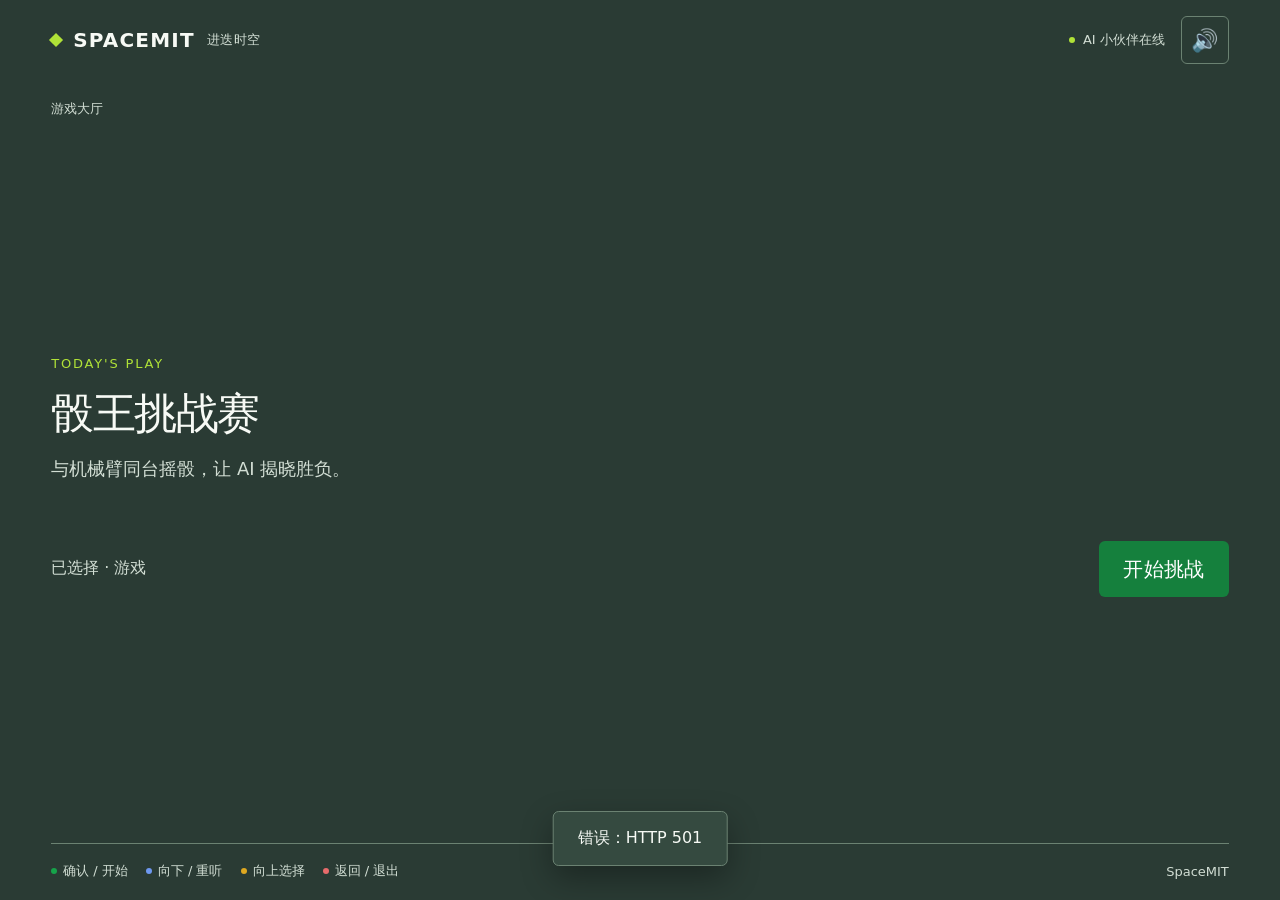
==== game/web/index.html @ 1fe266f7 "feat: add integrated dice game application Signed-off-by: wangjie <jie.wang@spacemit.com>" ====
<!doctype html>
<html lang="zh-CN" data-theme="dark-arena">
<head>
  <meta charset="UTF-8" />
  <meta name="viewport" content="width=device-width, initial-scale=1.0" />
  <meta name="theme-color" content="#2a3b34" />
  <title>骰王挑战赛 · 进迭时空</title>
  <script src="./theme.js"></script>
  <script src="./video-focus.js" defer></script>
  <link rel="stylesheet" href="./styles.css" />
  <link rel="stylesheet" href="./dark-arena.css" />
</head>
<body>
  <div class="app-shell">
    <header class="topbar">
      <div class="brand">
        <img class="brand-logo" src="./assets/spacemit-logo.png" alt="SPACEMIT 进迭时空" />
        <span class="arena-wordmark arena-only"><i aria-hidden="true"></i>SPACEMIT <small>进迭时空</small></span>
      </div>
      <div class="topbar-right">
        <span class="companion-status"><span aria-hidden="true"></span>AI 小伙伴在线</span>
        <button id="audioUnlock" type="button" class="hidden" aria-label="启用语音播放">点击启用声音</button>
        <button class="icon-button" id="soundToggle" type="button" aria-label="切换语音">🔊</button>
      </div>
    </header>

    <div class="experience-shell">
      <aside class="buddy-panel" aria-label="AI 游戏小伙伴">
        <div class="buddy-doodles" aria-hidden="true">
          <span class="doodle-star">✦</span><span class="doodle-heart">♥</span><span class="doodle-die">⚄</span>
        </div>
        <div class="buddy-copy">
          <p>SPACEMIT PLAY LAB · 进迭时空</p>
          <h2>好运装进口袋，<br />一起玩个痛快！</h2>
        </div>
        <div class="buddy-speech">嘿！今天想挑战哪一局？<span>小搭子已经满电待机啦</span></div>
        <svg class="buddy-art" viewBox="0 0 500 430" role="img" aria-label="芯片小伙伴概念角色">
          <defs>
            <linearGradient id="buddyBody" x1="0" y1="0" x2="1" y2="1"><stop stop-color="#e2f89d"/><stop offset="1" stop-color="#b0e237"/></linearGradient>
            <linearGradient id="buddyFace" x1="0" y1="0" x2="0" y2="1"><stop stop-color="#fff"/><stop offset="1" stop-color="#f4fae9"/></linearGradient>
          </defs>
          <ellipse cx="244" cy="389" rx="153" ry="20" fill="#cedfbc" opacity=".5"/>
          <g stroke="#00205c" stroke-width="7" stroke-linecap="round" stroke-linejoin="round">
            <path d="M155 298q-38 14-37 46q19 22 56 6M316 298q43 10 46 41q-18 27-54 11" fill="#b0e237"/>
            <path d="M166 349l-6 30q16 18 47 4l5-35M272 349l5 32q22 18 45-1l-9-40" fill="#fff"/>
            <path d="M366 185q39-20 49-3q8 19-29 50M124 212q-48-32-54-9q-6 25 45 49" fill="#c5eb6f"/>
            <rect x="116" y="113" width="254" height="240" rx="73" fill="url(#buddyBody)"/>
            <path d="M216 112V76q-1-24 24-29" fill="none"/>
            <ellipse cx="251" cy="45" rx="22" ry="16" transform="rotate(-24 251 45)" fill="#b0e237"/>
            <rect x="145" y="156" width="196" height="138" rx="49" fill="url(#buddyFace)" stroke-width="5"/>
            <path d="M184 208q10-13 20 0M282 208q10-13 20 0M226 230q17 23 34 0" fill="none"/>
            <path d="M174 235h16M298 235h16" stroke="#efafb0" stroke-width="11"/>
            <path d="M222 323h43" stroke="#fff" stroke-width="9"/>
          </g>
          <g transform="translate(337 270) rotate(13)">
            <rect width="92" height="92" rx="22" fill="#fff" stroke="#00205c" stroke-width="6"/>
            <g fill="#00205c"><circle cx="27" cy="27" r="7"/><circle cx="65" cy="27" r="7"/><circle cx="46" cy="46" r="7"/><circle cx="27" cy="65" r="7"/><circle cx="65" cy="65" r="7"/></g>
          </g>
        </svg>
        <p class="buddy-label">你的 AI 游戏搭子 <span>SPARK-01</span></p>
        <p class="buddy-note">小提示：绿色出发 · 蓝色再来 · 红色返回</p>
      </aside>

      <main class="stage">
      <nav class="arena-topline arena-only" aria-label="游戏进度">
        <span id="arenaBreadcrumb">游戏大厅</span>
        <span class="arena-steps" id="arenaSteps"><span data-step="0">01 准备</span><span data-step="1">02 对局</span><span data-step="2">03 识别</span><span data-step="3">04 结果</span></span>
      </nav>
      <header class="stage-head">
        <span class="stage-kicker">TODAY'S PLAY</span>
        <h1 class="stage-title" id="phaseTitle">挑个游戏，开玩吧！</h1>
        <p class="stage-copy" id="phaseCopy">选好游戏，再按下绿色按钮，小搭子陪你一起出发。</p>
      </header>

  <!-- 裁决摄像头常驻画面：摇骰过程大画面，裁决和结果进一步放大；
       单一 iframe 用 CSS 按相位切换尺寸，不重载流。 -->
  <div class="vision-pip hidden" id="analysisStreamPanel">
    <div class="analysis-stream-head">
      <span class="analysis-stream-label"><span class="live-dot" aria-hidden="true"></span>实时画面</span>
    </div>
    <!-- Shared player keeps the loading scene visible until a video frame arrives. -->
    <iframe
      id="analysisStream"
      title="实时检测画面"
      src="about:blank"
      allow="autoplay; fullscreen; picture-in-picture"
      allowfullscreen
      loading="eager"
      referrerpolicy="no-referrer"
    ></iframe>
  </div>

      <div class="stage-body" id="stageContent">

        <!-- 待机页（全体游戏之前；select 空闲超时进入，任意按键唤醒） -->
        <section class="view hidden" data-view="standby" aria-label="待机">
          <div class="standby-scene">
            <div class="arena-only challenge-standby">
              <p class="challenge-eyebrow">SPACEMIT · 机械臂互动挑战</p>
              <h2>骰王挑战赛</h2>
              <p class="challenge-intro">与机械臂同台摇骰，让 AI 揭晓胜负。</p>
              <img src="./assets/dice-challenge.svg" width="400" height="280" alt="" />
            </div>
            <div class="standby-orb">
              <span class="standby-ring" aria-hidden="true"></span>
              <span class="standby-ring standby-ring-2" aria-hidden="true"></span>
              <span class="standby-core" aria-hidden="true"></span>
              <!-- 睡意符号贴住 orb 右上角，随它一起浮动 -->
              <div class="standby-zzz" aria-hidden="true"><span>z</span><span>z</span><span>Z</span></div>
            </div>
            <p class="standby-hint">按任意键开始</p>
            <p class="standby-probe" id="standbyProbe"></p>
          </div>
        </section>

        <!-- 选择游戏 -->
        <section class="view" data-view="select">
          <p class="arena-only challenge-intro hall-intro">与机械臂同台摇骰，让 AI 揭晓胜负。</p>
          <div class="game-list" id="gameList" role="listbox" aria-label="游戏列表"></div>
          <div class="hall-action">
            <span class="arena-only selected-caption" id="arenaSelected" aria-live="polite"></span>
            <button class="btn-circle btn-green" id="startGame" type="button">开玩！</button>
          </div>
        </section>

        <!-- 游戏规则 -->
        <section class="view hidden" data-view="rules">
          <div class="rules-list">
            <div class="rules-item"><span>01</span><div><strong>摆好骰盅</strong><p>把双方骰盅放进指定区域，准备好就按绿色按钮。</p></div></div>
            <div class="rules-item"><span>02</span><div><strong>一起摇起来</strong><p>跟着倒计时，与机械臂同时开摇、同时停下。</p></div></div>
            <div class="rules-item"><span>03</span><div><strong>揭晓好运</strong><p>开盖后别碰骰子，交给视觉侦探数点数、判胜负。</p></div></div>
          </div>
          <div class="view-actions">
            <button class="btn-circle btn-red" id="backFromRules" type="button">返回</button>
            <button class="btn-circle btn-blue" id="repeatRules" type="button" aria-keyshortcuts="ArrowDown">再讲一遍</button>
            <button class="btn-circle btn-green" id="confirmRules" type="button" aria-keyshortcuts="Enter">懂啦，出发</button>
          </div>
        </section>

        <!-- 机械臂归位（离开结果页时先回初始姿态） -->
        <section class="view hidden" data-view="rehome" aria-label="机械臂归位中">
          <h2 class="view-title">机械臂回起点啦</h2>
          <div class="arm-progress hidden" id="armRehomeRow" aria-live="polite">
            <span class="arm-robot" aria-hidden="true">🦾</span>
            <span id="armRehomeText">机械臂准备中</span>
            <span class="arm-phase-step" id="armRehomeStep"></span>
          </div>
        </section>

        <!-- 准备 -->
        <section class="view hidden" data-view="ready">
          <h2 class="view-title">握好骰盅，好运要出发啦！</h2>
          <p class="stage-copy" id="readyButtonHint"></p>
          <div class="view-actions">
            <button class="btn-circle btn-red" id="readyBack" type="button">返回</button>
            <button class="btn-circle btn-green" id="startShake" type="button">摇起来！</button>
          </div>
        </section>

        <!-- 开局过场：机械臂抓取期间的大字动画 -->
        <section class="view hidden" data-view="game_start">
          <div class="game-start-text" id="gameStartText">游戏开始！</div>
          <div class="arm-progress hidden" id="armGameStartRow" aria-live="polite">
            <span class="arm-robot" aria-hidden="true">🦾</span>
            <span id="armGameStartText">机械臂准备中</span>
            <span class="arm-phase-step" id="armGameStartStep"></span>
          </div>
        </section>

        <!-- 倒计时（摇骰三二一；下方并行显示机械臂抓取进度） -->
        <section class="view hidden" data-view="countdown">
          <div class="countdown-number" id="countdownNumber">3</div>
          <div class="arm-progress" id="armCountdownRow" aria-live="polite">
            <span class="arm-robot" aria-hidden="true">🦾</span>
            <span id="armCountdownText">机械臂准备中</span>
            <span class="arm-phase-step" id="armCountdownStep"></span>
          </div>
        </section>

        <!-- 摇骰（机械臂进度行；摇完喊停的 stop_call 复用本视图） -->
        <section class="view hidden" data-view="shaking">
          <div class="shake-cup" id="shakeCup" aria-hidden="true"></div>
          <h2 class="view-title" id="shakingTitle">摇起来！</h2>
          <div class="arm-progress hidden" id="armShakingRow" aria-live="polite">
            <span class="arm-robot" aria-hidden="true">🦾</span>
            <span id="armShakingText">机械臂准备中</span>
            <span class="arm-phase-step" id="armShakingStep"></span>
          </div>
        </section>

        <!-- 机械臂未完成（重试 / 退出） -->
        <section class="view hidden" data-view="arm_failed">
          <h2 class="view-title">机械臂刚刚卡了一下</h2>
          <p class="analysis-status" id="armFailedStatus">没关系！可以让它再试一次。</p>
          <div class="view-actions">
            <button class="btn-pill btn-red" id="armBack" type="button">退出本局</button>
            <button class="btn-circle btn-blue" id="armRetry" type="button" aria-keyshortcuts="ArrowDown">机械臂重试</button>
          </div>
        </section>

        <!-- 猜拳出拳（rps）：听口令，念到「布」同时亮出手势 -->
        <section class="view hidden" data-view="play">
          <div class="rps-throw" aria-hidden="true">✊ ✌ 🖐</div>
          <h2 class="view-title">石头 · 剪刀 · 布</h2>
        </section>

        <!-- 分析 -->
        <section class="view hidden" data-view="analysis">
          <div class="analysis-spinner" aria-hidden="true"></div>
          <h2 class="view-title" id="analysisTitle">点数侦探正在认真数</h2>
          <div class="analysis-steps">
            <div class="analysis-step active" id="stepCapture"><span>✓</span><div><strong>看清骰子</strong></div></div>
            <div class="analysis-step" id="stepDetect"><span>2</span><div><strong>数一数点数</strong></div></div>
            <div class="analysis-step" id="stepJudge"><span>3</span><div><strong>揭晓胜负</strong></div></div>
          </div>
          <p class="analysis-status" id="analysisStatus">正在请求 K3 YOLOv8 推理进程…</p>
          <div class="view-actions analysis-failure-actions hidden" id="analysisFailureActions">
            <button class="btn-pill btn-red" id="analysisBackToGames" type="button">退出游戏，返回列表</button>
            <button class="btn-circle btn-blue" id="analysisRetry" type="button" aria-keyshortcuts="ArrowDown">重新识别<br />再看一次</button>
            <button class="btn-circle btn-green" id="analysisNewRound" type="button">再来一局</button>
          </div>
        </section>

        <!-- 结果 -->
        <section class="view hidden" data-view="result">
          <div class="result-banner" id="resultBanner">
            <span class="result-emoji" id="resultEmoji">🏆</span>
            <div>
              <h2 class="view-title" id="resultTitle">玩家获胜</h2>
              <p class="result-subtitle" id="resultSubtitle">点数总和更高！</p>
            </div>
          </div>
          <div class="scoreboard">
            <div class="score-side player-side" id="playerScoreSide">
              <span class="score-label">玩家</span>
              <div class="score-dice" id="playerDice"></div>
              <strong id="playerScore">24</strong>
            </div>
            <div class="versus">VS</div>
            <div class="score-side agent-side" id="agentScoreSide">
              <span class="score-label">机械臂</span>
              <div class="score-dice" id="agentDice"></div>
              <strong id="agentScore">18</strong>
            </div>
          </div>
          <div class="view-actions">
            <button class="btn-pill btn-red" id="backToGames" type="button">返回游戏列表</button>
            <button class="btn-circle btn-green" id="newRound" type="button">再来一局</button>
          </div>
        </section>

      </div>

      </main>
    </div>

    <footer class="brand-footer">
      <span>✦ 把计算变成一场好玩的冒险</span>
      <span>SpaceMIT · 进迭时空</span>
    </footer>
    <footer class="arena-footer arena-only"><span class="arena-keys"><span><i class="green"></i>确认 / 开始</span><span><i class="blue"></i>向下 / 重听</span><span><i class="yellow"></i>向上选择</span><span><i class="red"></i>返回 / 退出</span></span><span>SpaceMIT</span></footer>

  </div>

  <div class="toast" id="toast" role="status" aria-live="polite"></div>
  <div class="asr-feedback" id="asrFeedback" role="status" aria-live="polite"></div>
  <script type="module" src="./app.js"></script>
</body>
</html>
---- game/web/styles.css ----
@font-face {
  font-family: "LXGW Play";
  src: url("./assets/fonts/LXGWWenKai-UI.woff2") format("woff2");
  font-display: swap;
  font-weight: 500;
  font-style: normal;
}

:root {
  --bg: #f7f9fc;
  --text: #00205c;
  --muted: #718066;
  --muted-2: #536449;
  --line: #dfe8d5;
  --accent: #00205c;
  --accent-soft: #f2f8e4;
  --accent-contrast: #00205c;
  --brand-green: #b0e237;
  --brand-green-dark: #86b51d;
  --brand-blue: #00205c;
  --brand-gray: #666666;
  --win: #719b0b;
  --loss: #dc2626;
  --tie: #d97706;
  --surface: #ffffff;
  --surface-muted: #f0f5e8;
  --shadow: 0 14px 36px rgba(47, 74, 18, .07);
  --shadow-hover: 0 18px 40px rgba(111, 150, 20, .14);
}

* { box-sizing: border-box; }
html, body { margin: 0; min-height: 100%; background: #fcfdf9; color: var(--text); font-family: "Noto Sans CJK SC", "PingFang SC", "Microsoft YaHei", system-ui, sans-serif; }
button { font: inherit; color: inherit; }
button:focus-visible { outline: 3px solid #2b5597; outline-offset: 5px; }

.app-shell { max-width: 1480px; min-height: 100vh; margin: 0 auto; padding: 0 56px 18px; display: flex; flex-direction: column; }

/* 顶部栏 */
.topbar { min-height: 102px; display: flex; align-items: center; justify-content: space-between; border-bottom: 1px solid #edf1e8; }
.brand { display: flex; align-items: center; gap: 22px; }
.brand-logo { display: block; width: 190px; height: 60px; object-fit: contain; }
.brand-divider { width: 1px; height: 28px; background: #dce4d5; }
.brand-name { font-size: 19px; font-weight: 850; letter-spacing: .12em; }
.topbar-right { display: flex; align-items: center; gap: 18px; }
.companion-status { display: inline-flex; align-items: center; gap: 8px; padding: 9px 14px; border-radius: 999px; background: #f2f7e9; color: #68775e; font-size: 13px; }
.companion-status > span { width: 8px; height: 8px; border-radius: 50%; background: var(--brand-green); box-shadow: 0 0 0 4px rgba(176, 226, 55, .18); }
.icon-button { width: 46px; height: 46px; border: 1px solid var(--line); background: var(--surface); color: var(--muted-2); border-radius: 50%; cursor: pointer; font-size: 21px; }

/* 品牌游戏舱：欢迎/规则/准备页由角色陪伴，进入实际对局后舞台自动铺满。 */
.experience-shell { flex: 1; display: grid; grid-template-columns: minmax(360px, .9fr) minmax(640px, 1.1fr); min-height: 0; margin-top: 32px; border: 1px solid var(--line); border-radius: 34px; overflow: hidden; background: var(--surface); box-shadow: var(--shadow); }
.buddy-panel { position: relative; min-height: 690px; padding: 42px 48px 28px; overflow: hidden; display: flex; flex-direction: column; align-items: center; justify-content: center; background: #f0f7df; text-align: center; }
.buddy-panel::before, .buddy-panel::after { content: ''; position: absolute; border: 1px solid #dbe9c4; border-radius: 50%; pointer-events: none; }
.buddy-panel::before { width: 610px; height: 610px; left: -40px; top: 90px; }
.buddy-panel::after { width: 430px; height: 430px; left: 55px; top: 180px; }
.buddy-copy, .buddy-speech, .buddy-art, .buddy-label, .buddy-note { position: relative; z-index: 1; }
.buddy-copy { align-self: stretch; text-align: left; margin-bottom: 10px; }
.buddy-copy p { margin: 0 0 8px; color: #66775a; font-size: 14px; }
.buddy-copy h2 { margin: 0; font-size: clamp(28px, 2.6vw, 40px); line-height: 1.16; letter-spacing: -.03em; }
.buddy-speech { margin-top: 16px; padding: 15px 26px; border-radius: 22px; background: #fff; box-shadow: 0 5px 0 #dceac5; font-size: 18px; font-weight: 800; }
.buddy-speech::after { content: ''; position: absolute; width: 18px; height: 18px; left: calc(50% - 9px); bottom: -8px; transform: rotate(45deg); background: #fff; }
.buddy-speech span { display: block; margin-top: 5px; color: #748369; font-size: 12px; font-weight: 500; }
.buddy-art { width: min(100%, 390px); height: auto; margin-top: -4px; }
.buddy-label { margin: -10px 0 0; font-size: 15px; font-weight: 800; }
.buddy-label span { margin-left: 5px; padding: 3px 8px; border: 1px solid #cadab1; border-radius: 999px; color: #6b7a5d; font-size: 10px; font-weight: 500; }
.buddy-note { margin: 12px 0 0; color: #77856a; font-size: 12px; }

body[data-phase="game_start"] .experience-shell,
body[data-phase="rehome"] .experience-shell,
body[data-phase="countdown"] .experience-shell,
body[data-phase="shaking"] .experience-shell,
body[data-phase="arm_failed"] .experience-shell,
body[data-phase="play"] .experience-shell,
body[data-phase="analysis"] .experience-shell,
body[data-phase="result"] .experience-shell { grid-template-columns: 1fr; }
body[data-phase="game_start"] .buddy-panel,
body[data-phase="rehome"] .buddy-panel,
body[data-phase="countdown"] .buddy-panel,
body[data-phase="shaking"] .buddy-panel,
body[data-phase="arm_failed"] .buddy-panel,
body[data-phase="play"] .buddy-panel,
body[data-phase="analysis"] .buddy-panel,
body[data-phase="result"] .buddy-panel { display: none; }

/* 主舞台 */
.stage { min-width: 0; flex: 1; padding: 28px 44px 24px; display: flex; flex-direction: column; align-items: center; text-align: center; }
.stage-head { margin: 18px 0 28px; }
/* 分析相位：视图自带标题与实时画面面板，外框标题区既重复又占高度。
   板端内容区实测约 940px，留着它会把检测进度文案挤出屏幕（162px 溢出）。 */
body[data-phase="analysis"] .stage-head { display: none; }
/* 分析视图含 16:9 实时画面，是全站最高的一屏：收紧上下留白，让内容在
   940px 高度内收口，不在识别环节给大屏挂上滚动条。画面面板保持原尺寸
   （它是这一屏的主角），压缩的是 spinner 与步骤区的间距。 */
body[data-phase="analysis"] .stage-body { padding-top: 0; padding-bottom: 0; }
body[data-phase="analysis"] .app-shell { padding-bottom: 0; }
body[data-phase="analysis"] .analysis-spinner { margin-bottom: 16px; }
body[data-phase="analysis"] .analysis-steps { margin: 24px 0 18px; }
body[data-phase="analysis"] .analysis-status { margin-bottom: 0; }
.stage-title { margin: 10px 0 9px; font-size: clamp(36px, 4vw, 50px); line-height: 1.08; letter-spacing: -.035em; }
.stage-copy { max-width: 720px; margin: 0 auto; color: var(--muted-2); font-size: 18px; line-height: 1.6; }
.controller-hint { display: inline-flex; align-items: center; gap: 7px; margin: 0 5px; white-space: nowrap; vertical-align: middle; }
.controller-key { display: inline-block; width: 20px; height: 20px; border: 3px solid #fff; border-radius: 50%; box-shadow: 0 2px 7px rgba(16, 24, 40, .22); }
.controller-hint > span:last-child { color: var(--muted-2); font-size: .9em; font-weight: 650; }
.controller-key-green { background: #16a34a; }
.controller-key-red { background: #dc2626; }
.controller-key-blue { background: #2563eb; }
.controller-key-yellow { background: #eab308; }

.stage-body { width: 100%; max-width: 920px; display: grid; flex: 1; place-items: center; padding: 8px 0 30px; }
.view { width: 100%; grid-area: 1 / 1; animation: fadeIn .3s ease both; }
.view-leave { animation: fadeOut .13s ease both; pointer-events: none; }
.hidden { display: none !important; }

.view-title { margin: 0 0 28px; font-size: 44px; line-height: 1.15; letter-spacing: -.02em; }

/* 游戏列表 */
.game-list { display: flex; flex-direction: column; gap: 15px; margin-bottom: 28px; }
.game-option { width: 100%; display: flex; align-items: center; text-align: left; gap: 22px; padding: 24px 26px; background: var(--surface); border: 2px solid var(--line); border-radius: 22px; box-shadow: 0 7px 22px rgba(47, 74, 18, .05); cursor: pointer; transition: .2s; }
.game-option:hover, .game-option.selected { border-color: var(--brand-green); background: #f7fbea; box-shadow: var(--shadow-hover); transform: translateY(-2px); }
.game-icon { width: 68px; height: 68px; border: 2px solid var(--brand-blue); border-radius: 17px; display: grid; place-items: center; font-size: 40px; background: #fff; transform: rotate(-3deg); box-shadow: 3px 4px 0 #dce8ca; }
.game-copy { display: flex; flex-direction: column; gap: 8px; flex: 1; }
.game-copy strong { font-size: 28px; }
.game-copy small { color: var(--muted); font-size: 16px; }
.game-arrow { display: grid; place-items: center; width: 28px; height: 28px; border-radius: 50%; background: var(--brand-green); color: var(--brand-blue); font-size: 18px; font-weight: 900; }

/* 按钮 */
/* 实体按键同色按钮：绿=确认/开始，蓝=向下/重听/重试，红=停止/返回 */
.btn-circle, .btn-pill { display: inline-flex; align-items: center; justify-content: center; border: 0; cursor: pointer; font-weight: 800; color: #fff; transition: .18s; }
.btn-circle { width: 128px; height: 128px; border-radius: 50%; padding: 0 12px; font-size: 24px; line-height: 1.25; text-align: center; }
.btn-pill { border-radius: 999px; padding: 16px 36px; font-size: 22px; }
.btn-circle:hover, .btn-pill:hover { filter: brightness(1.12); transform: translateY(-2px); }
.btn-green { background: #16a34a; background: var(--brand-green); color: var(--brand-blue); box-shadow: 0 7px 0 var(--brand-green-dark), 0 12px 22px rgba(124, 161, 35, .15); }
.btn-red { background: #dc2626; box-shadow: 0 8px 18px rgba(220, 38, 38, .22); }
.btn-blue { background: #2563eb; box-shadow: 0 8px 18px rgba(37, 99, 235, .22); }

/* 机械臂进度行（倒计时页/摇骰页/过场页共用）：🦾 + 当前阶段 + n/10 计数 */
.arm-progress { display: flex; align-items: center; justify-content: center; gap: 12px; margin-top: 18px; padding: 10px 22px; border: 1px solid var(--line); border-radius: 999px; background: var(--surface); box-shadow: var(--shadow); color: var(--muted); font-size: 20px; }
.arm-robot { font-size: 24px; }
.arm-phase-step { color: var(--accent); font-weight: 700; font-variant-numeric: tabular-nums; }

/* 开局过场：大字弹入 + 轻微脉动，倒计时/语音开始前机械臂完成抓取 */
.game-start-text { font-size: 120px; font-weight: 900; letter-spacing: .04em; color: var(--accent); animation: gameStartPop .6s cubic-bezier(.2, 1.4, .4, 1) both, gameStartPulse 1.2s ease-in-out .6s infinite; }
@keyframes gameStartPop { from { opacity: 0; transform: scale(.4); } to { opacity: 1; transform: scale(1); } }
@keyframes gameStartPulse { 0%, 100% { transform: scale(1); } 50% { transform: scale(1.045); } }
@media (prefers-reduced-motion: reduce) {
  .game-start-text { animation: gameStartPop .01s both; }
}


/* 规则 */
.rules-list { display: grid; grid-template-columns: repeat(3, 1fr); gap: 20px; margin-bottom: 40px; text-align: left; }
.rules-item { padding: 25px; border: 1px solid var(--line); border-radius: 20px; background: #fbfcf8; box-shadow: 0 8px 24px rgba(47, 74, 18, .05); }
.rules-item > span { color: #719b0b; font-size: 20px; font-weight: 800; }
.rules-item strong { display: block; margin: 12px 0 8px; font-size: 26px; }
.rules-item p { margin: 0; color: var(--muted-2); font-size: 18px; line-height: 1.55; }
.view-actions { display: flex; justify-content: center; gap: 16px; }

/* 倒计时 */
/* 每个数字各自弹一次：动画时长 0.45s 短于 tick_seconds(0.8s)，下一个数字到来前收尾。
   纯 CSS 动画只在元素首次显示时播放，数字变化时由 renderTick 摘掉/加回 .pop 重放。 */
.countdown-number { font-size: 240px; line-height: .9; font-weight: 900; letter-spacing: -.06em; }
.countdown-number.pop { animation: countPop .45s ease both; }

/* 猜拳出拳页的三个拳形（rps）。结果页记分牌里的单拳复用 .die 的底色与
   尺寸变量， emoji 直接当内容，不进点阵网格。 */
.rps-throw { font-size: 92px; line-height: 1; letter-spacing: .12em; margin-bottom: 18px; }
.rps-gesture { --die-size: 56px; width: var(--die-size); height: var(--die-size); display: grid; place-items: center; font-size: 38px; line-height: 1; border-radius: calc(var(--die-size) * .2); background: #d9e2ec; }

/* 摇骰：舞台（.shake-cup）承载落地阴影；.shake-bounce 负责上下颠并给立方体
   透视；换点数交给 .die-cube 的翻滚。两个动画周期不同（.62s / 1.8s），免得
   机械同步露出破绽。骰子腾空时地面阴影同时缩小变淡，看得出它在"篓里被摇"。 */
.shake-cup { position: relative; display: grid; place-items: center; padding-bottom: 30px; margin-bottom: 20px; }
.shake-cup::after { content: ''; position: absolute; left: 50%; bottom: 8px; width: 96px; height: 18px; margin-left: -48px; border-radius: 50%; background: radial-gradient(ellipse at center, rgba(16, 24, 40, .26) 0%, rgba(16, 24, 40, .11) 46%, rgba(16, 24, 40, 0) 74%); animation: shadowBreathe .62s ease-in-out infinite; }
.shake-bounce { perspective: 760px; animation: shake .62s ease-in-out infinite; }

/* 分析 */
.analysis-spinner { width: 52px; height: 52px; margin: 0 auto 28px; border: 4px solid var(--line); border-top-color: var(--accent); border-radius: 50%; animation: spin 1s linear infinite; }
.vision-pip { position: fixed; top: 104px; left: 50%; right: auto; transform: translateX(-50%); width: 236px; padding: 5px; border: 1px solid var(--line); border-radius: 14px 10px 16px 11px; background: var(--surface); box-shadow: var(--shadow); text-align: left; z-index: 25; transition: top .4s cubic-bezier(.25,.9,.3,1.05), width .4s cubic-bezier(.25,.9,.3,1.05), padding .4s; }
/* 小窗居中正上方（用户 2026-09-24 拍板）——局内各阶段的标题区让出顶部带，
   裁决态本来就隐藏 stage-head 不用让。 */
body[data-phase="rules"] .stage-head,
body[data-phase="ready"] .stage-head,
body[data-phase="rehome"] .stage-head,
body[data-phase="game_start"] .stage-head,
body[data-phase="countdown"] .stage-head,
body[data-phase="shaking"] .stage-head,
body[data-phase="arm_failed"] .stage-head,
body[data-phase="rps-play"] .stage-head,
body[data-phase="result"] .stage-head { padding-top: 138px; }
.vision-pip .analysis-stream-head { display: none; }
body[data-phase="select"] .vision-pip,
body[data-phase="standby"] .vision-pip { display: none; }
.analysis-stream-head { display: flex; align-items: center; justify-content: space-between; gap: 16px; margin: 0 4px 10px; color: var(--muted-2); font-size: 15px; }
.analysis-stream-label { display: inline-flex; align-items: center; gap: 8px; font-weight: 700; letter-spacing: .04em; }
.live-dot { width: 9px; height: 9px; border-radius: 50%; background: var(--loss); box-shadow: 0 0 0 4px rgba(248, 113, 113, .14); animation: livePulse 1.4s ease-in-out infinite; }
#analysisStream { display: block; width: 100%; aspect-ratio: 16 / 9; border: 0; border-radius: 12px; background: #e4e7ec; }
.analysis-steps { display: grid; grid-template-columns: repeat(3, 1fr); gap: 16px; margin: 40px 0 30px; }
.analysis-step { display: flex; align-items: center; justify-content: center; gap: 12px; padding: 20px; border: 1px solid var(--line); border-radius: 14px; background: var(--surface); box-shadow: var(--shadow); opacity: .4; }
.analysis-step.active { opacity: 1; border-color: var(--accent); }
.analysis-step span { display: grid; place-items: center; width: 34px; height: 34px; border-radius: 50%; border: 2px solid #4a4a4a; color: var(--muted-2); font-size: 16px; font-weight: 700; }
.analysis-step.active span { color: var(--brand-blue); background: var(--brand-green); border-color: var(--brand-green); }
.analysis-step.failed { opacity: 1; border-color: var(--loss); }
.analysis-step.failed span { color: #fff; background: var(--loss); border-color: var(--loss); }
.analysis-step strong { font-size: 20px; }
.analysis-status { margin: 0 0 28px; color: var(--muted-2); font-size: 20px; line-height: 1.6; }
.analysis-failure-actions { flex-wrap: wrap; }

/* 结果 */
.result-banner { display: inline-flex; align-items: center; gap: 20px; padding: 22px 34px; border: 2px solid rgba(176, 226, 55, .7); border-radius: 22px; background: rgba(176, 226, 55, .13); }
.result-banner.loss { border-color: rgba(248, 113, 113, .4); background: rgba(248, 113, 113, .08); }
.result-emoji { font-size: 56px; }
.result-banner .view-title { margin: 4px 0 6px; font-size: 40px; }
.result-subtitle { margin: 0; color: var(--muted-2); font-size: 18px; }
.scoreboard { display: grid; grid-template-columns: 1fr auto 1fr; align-items: center; gap: 40px; margin: 36px 0; padding: 32px; border: 1px solid var(--line); border-radius: 24px; background: var(--surface); box-shadow: var(--shadow); }
.score-side { grid-row: 1; text-align: center; }
.score-label { display: block; color: var(--muted); font-size: 18px; letter-spacing: .08em; }
.score-dice { display: flex; justify-content: center; gap: 8px; margin: 20px 0; }
.score-side > strong { display: block; font-size: 84px; line-height: 1; font-weight: 900; letter-spacing: -.04em; }
.versus { grid-column: 2; grid-row: 1; color: var(--muted); font-size: 26px; font-weight: 800; }

/* 骰子点阵：全站唯一的骰子画法，比分板与摇骰页共用同一套点数布局。
   40px（比分板）是"数据字形"，扁平即可；摇骰页那颗 120px 的另有实物画法
   （见下面的 .die-face）——放大后的图标必须换画法，直接缩放会像贴纸。 */
/* 点阵/内边距/点间隙随 --die-size 等比缩放（基准 40px 时逐像素还原旧的
   7px/7px/2px）：主题层把 --die-size 缩到 24px 上下（clamp）时，固定像素
   的内部度量装不下 3×3 点阵（需 39px）会溢出裁切——小屏"骰子不完整"
   的根因（2026-10-12）。摇骰页 .die-face 固定 120px 且自带原值，不受影响。 */
.die { --die-size: 40px; --die-pip: calc(var(--die-size) * .175); --die-pad: calc(var(--die-size) * .175); width: var(--die-size); height: var(--die-size); border-radius: var(--die-radius, calc(var(--die-size) * .2)); background: #d9e2ec; display: grid; grid-template: repeat(3, 1fr) / repeat(3, 1fr); padding: var(--die-pad); gap: calc(var(--die-size) * .05); }
.die span { width: var(--die-pip); height: var(--die-pip); border-radius: 50%; align-self: center; justify-self: center; background: #17293b; opacity: 0; }
.die span.on { opacity: 1; }

/* 摇骰页的主角骰：真·六面立方体（preserve-3d），翻滚时面朝向一变就等于
   换了点数，所以观众看到的是"在翻的骰子"而不是固定一个 5 点。
   每一面都复用 .die 的点阵与尺寸变量。
   两个要点：①六个面按真骰子摆位，对面点数之和为 7（1-6 / 2-5 / 3-4）；
   ②立体感靠**相邻面的明度差**（每面给不同亮度的白），不靠描边——描边会在
   共用棱上叠成双线，圆角会在角上留缺口，两个都会让立方体散成几片卡片。
   所以圆角收到 2px（够软又不露缺口），并且不给 border。 */
.die-cube { position: relative; width: 120px; height: 120px; transform-style: preserve-3d; animation: tumble 1.8s linear infinite; will-change: transform; }
.die-face { --die-size: 120px; --die-pip: 19px; --die-pad: 20px; gap: 2px; --die-radius: 2px; position: absolute; top: 0; left: 0; }
.die-face span { background: radial-gradient(circle at 36% 30%, #3c5878 0%, #17293b 58%, #0b1725 100%); box-shadow: inset 0 2px 3px rgba(0, 0, 0, .5), 0 1px 0 rgba(255, 255, 255, .85); }
/* 固定光源：上面最亮、下面最暗，正面比侧面亮一档。最暗的面压到 #ced9e5
   附近——这样即使某帧正对镜头，也总有侧面的色阶撑住骰子的轮廓。 */
.die-face-1 { transform: translateZ(60px); background: linear-gradient(158deg, #ffffff 0%, #e9eff6 100%); }
.die-face-2 { transform: rotateY(90deg) translateZ(60px); background: linear-gradient(200deg, #f7fafd 0%, #e0e8f1 100%); }
.die-face-3 { transform: rotateX(90deg) translateZ(60px); background: linear-gradient(158deg, #ffffff 0%, #f0f5fa 100%); }
.die-face-4 { transform: rotateX(-90deg) translateZ(60px); background: linear-gradient(158deg, #e5ecf4 0%, #ced9e5 100%); }
.die-face-5 { transform: rotateY(-90deg) translateZ(60px); background: linear-gradient(158deg, #f0f5fa 0%, #d8e1eb 100%); }
.die-face-6 { transform: rotateY(180deg) translateZ(60px); background: linear-gradient(158deg, #f3f7fb 0%, #dde5ee 100%); }

.agent-side .die { background: #ffe6ce; }
.agent-side .die span { background: #733d22; }

/* 底部 */
.brand-footer { display: flex; align-items: center; justify-content: space-between; padding: 19px 3px 0; color: #7a866f; font-size: 12px; }


/* 提示 */
.toast { position: fixed; left: 50%; bottom: 34px; transform: translate(-50%, 20px); padding: 16px 24px; border: 1px solid rgba(5, 150, 105, .35); border-radius: 12px; background: var(--surface); color: #067647; box-shadow: var(--shadow); font-size: 18px; opacity: 0; pointer-events: none; transition: .25s; }
.toast.show { opacity: 1; transform: translate(-50%, 0); }

/* ASR 语音反馈：顶部气泡，按事件结果分级（ok=生效 / wait=播报闸暂缓 / info=未匹配或不受支持） */
.asr-feedback { position: fixed; top: 26px; left: 50%; transform: translate(-50%, -16px); max-width: min(86vw, 680px); padding: 14px 22px; border: 1px solid var(--line); border-radius: 14px; background: var(--surface); color: var(--muted-2); box-shadow: var(--shadow); font-size: 19px; font-weight: 650; opacity: 0; pointer-events: none; transition: .22s; z-index: 30; }
.asr-feedback.show { opacity: 1; transform: translate(-50%, 0); }
.asr-feedback.level-ok { border-color: rgba(22, 163, 74, .45); color: #067647; background: rgba(52, 211, 153, .1); }
.asr-feedback.level-wait { border-color: rgba(217, 119, 6, .5); color: #b54708; background: rgba(255, 214, 130, .16); }
.asr-feedback.level-info { color: var(--muted-2); }

/* 待机页：全体游戏之前的空闲画面（中性品牌元素，不含任何游戏符号） */
/* 待机页把整个标题区让给场景：原先用 visibility 隐藏仍占 147px 版面，
   会把 orb 推离屏幕中心并产生 67px 滚动溢出。 */
body[data-phase="standby"] .stage-head { display: none; }
.standby-scene { position: relative; display: flex; flex-direction: column; align-items: center; justify-content: center; gap: 34px; min-height: 70vh; }
.standby-orb { position: relative; width: 180px; height: 180px; display: grid; place-items: center; }
.standby-core { width: 46px; height: 46px; border-radius: 14px; background: var(--accent); box-shadow: 0 10px 34px rgba(37, 99, 235, .35); animation: standbyBreath 3.6s ease-in-out infinite; }
.standby-ring { position: absolute; inset: 0; border: 2px solid rgba(37, 99, 235, .35); border-radius: 50%; animation: standbyRipple 3.6s ease-out infinite; }
.standby-ring-2 { animation-delay: 1.8s; }
/* 睡意符号挂在 orb 内部，贴其右上角（原先相对 scene 定位，实测飘在 orb 上方 188px） */
.standby-zzz { position: absolute; top: -16px; right: -54px; display: flex; gap: 6px; color: var(--muted); font-weight: 800; }
.standby-zzz span { opacity: 0; animation: standbyZ 5.4s ease-in-out infinite; }
.standby-zzz span:nth-child(2) { animation-delay: 1.2s; font-size: 1.35em; }
.standby-zzz span:nth-child(3) { animation-delay: 2.4s; font-size: 1.75em; }
.standby-hint { margin: 0; color: var(--muted-2); font-size: 20px; animation: standbyHint 3.6s ease-in-out infinite; }
.standby-wake-words { margin: 0; color: var(--muted); font-size: 17px; }
.standby-probe { position: fixed; top: 16px; left: 16px; margin: 0; padding: 8px 14px; border-radius: 10px; background: rgba(29, 41, 57, .82); color: #fff; font-size: 15px; opacity: 0; transition: .2s; pointer-events: none; }
.standby-probe.show { opacity: 1; }

@keyframes standbyBreath { 0%, 100% { transform: scale(1); } 50% { transform: scale(1.14); } }
@keyframes standbyRipple { 0% { transform: scale(.55); opacity: .85; } 100% { transform: scale(1.28); opacity: 0; } }
@keyframes standbyZ { 0%, 100% { transform: translateY(6px); opacity: 0; } 30%, 60% { opacity: .9; } 50% { transform: translateY(-10px); } }
@keyframes standbyHint { 0%, 100% { opacity: .55; } 50% { opacity: 1; } }

@keyframes fadeIn { from { opacity: 0; transform: translateY(10px); } to { opacity: 1; transform: none; } }
@keyframes fadeOut { from { opacity: 1; } to { opacity: 0; } }
@keyframes countPop { from { transform: scale(.6); opacity: 0; } to { transform: scale(1); opacity: 1; } }
@keyframes shake { 0%, 100% { transform: translateY(0) scale(1); } 50% { transform: translateY(-14px) scale(1.015); } }
/* 一圈转满 720°/360°，首尾都是整数圈所以循环无缝；X、Y 轴转速不同，
   每个相位朝向的面都不一样，看起来就是在翻 */
@keyframes tumble { 0% { transform: rotateX(0deg) rotateY(0deg) rotateZ(0deg); } 25% { transform: rotateX(200deg) rotateY(80deg) rotateZ(12deg); } 50% { transform: rotateX(375deg) rotateY(195deg) rotateZ(-8deg); } 75% { transform: rotateX(545deg) rotateY(280deg) rotateZ(10deg); } 100% { transform: rotateX(720deg) rotateY(360deg) rotateZ(0deg); } }
@keyframes shadowBreathe { 0%, 100% { transform: scale(1); opacity: 1; } 22% { transform: scale(.86); opacity: .6; } 46% { transform: scale(1); opacity: 1; } 70% { transform: scale(.88); opacity: .68; } }
@keyframes urgentPulse { 0%, 100% { transform: scale(1); opacity: 1; } 50% { transform: scale(1.08); opacity: .72; } }
@keyframes spin { to { transform: rotate(360deg); } }
@keyframes livePulse { 0%, 100% { opacity: .55; } 50% { opacity: 1; } }

@media (prefers-reduced-motion: reduce) {
  *, *::before, *::after {
    animation-duration: .01ms !important;
    animation-delay: 0s !important;
    animation-iteration-count: 1 !important;
    transition-duration: .01ms !important;
  }
  /* 待机核心元素降级为静态呼吸态：动画被禁后仍保持可见的待机标识 */
  .standby-core { transform: scale(1.06); }
  .standby-zzz span { opacity: .8; }
  .standby-hint { opacity: 1; }
}

@media (max-width: 720px) {
  .app-shell { padding: 0 18px 16px; }
  .topbar { min-height: 76px; }
  .brand { gap: 12px; }
  .brand-logo { width: 132px; height: 48px; }
  .brand-divider, .companion-status { display: none; }
  .brand-name { font-size: 13px; letter-spacing: .06em; }
  .experience-shell { display: block; margin-top: 20px; border-radius: 24px; }
  .buddy-panel { display: none; }
  .stage { padding: 24px 20px 18px; }
  .stage-title { font-size: 38px; }
  .view-title { font-size: 34px; }
  .game-copy strong { font-size: 28px; }
  .game-option { gap: 14px; padding: 18px; }
  .game-icon { width: 56px; height: 56px; font-size: 32px; }
  .rules-list { grid-template-columns: 1fr; }
  .countdown-number { font-size: 160px; }
  .scoreboard { gap: 16px; padding: 22px; }
  .score-side > strong { font-size: 56px; }
  .analysis-stream-head { align-items: flex-start; flex-direction: column; gap: 4px; }
  .brand-footer { gap: 18px; font-size: 10px; }
}

@media (min-width: 721px) and (max-width: 1080px) {
  .app-shell { padding: 0 30px 16px; }
  .experience-shell { grid-template-columns: minmax(290px, .8fr) minmax(480px, 1.2fr); }
  .buddy-panel { padding: 34px 28px 24px; }
  .buddy-art { width: 320px; }
  .stage { padding-inline: 30px; }
  .rules-list { gap: 12px; }
  .rules-item { padding: 19px; }
}

/* 玩具绘本版视觉系统：手写标题、软糖轮廓、贴纸和实体按键共同构成界面。 */
html, body {
  background-color: #fbf9f1;
  background-image:
    radial-gradient(circle at 16px 16px, rgba(0, 32, 92, .055) 0 2px, transparent 2.5px),
    linear-gradient(135deg, rgba(176, 226, 55, .035) 25%, transparent 25% 75%, rgba(176, 226, 55, .035) 75%);
  background-size: 32px 32px, 64px 64px;
}

.app-shell {
  width: 100%;
  max-width: none;
  min-height: 100dvh;
  padding-inline: clamp(14px, 2.4vw, 46px);
}
.topbar { min-height: 92px; border: 0; }
.brand { gap: 17px; }
.brand-logo { width: 174px; }
.brand-divider { height: 34px; background: #d5dcc9; }
.brand-name {
  font-family: "LXGW Play", "Noto Sans CJK SC", sans-serif;
  font-size: 21px;
  letter-spacing: .08em;
}
.companion-status {
  border: 1.5px solid #dbe6c9;
  background: #fffef9;
  color: #4d6043;
  box-shadow: 0 4px 0 #e7ebdf;
  font-weight: 750;
}
.icon-button {
  border: 2px solid var(--brand-blue);
  border-radius: 15px 20px 16px 22px;
  box-shadow: 3px 4px 0 #dce3d3;
}

.experience-shell {
  position: relative;
  margin-top: 10px;
  border: 3px solid var(--brand-blue);
  border-radius: 38px 55px 42px 60px;
  overflow: hidden;
  box-shadow: 9px 11px 0 #dce6ce, 0 22px 50px rgba(0, 32, 92, .1);
}
.experience-shell::after {
  content: '';
  position: absolute;
  z-index: 5;
  width: 54px;
  height: 24px;
  left: calc(42% - 28px);
  top: -4px;
  transform: rotate(-4deg);
  background: rgba(255, 218, 105, .8);
  border-radius: 2px;
  pointer-events: none;
}
.buddy-panel {
  min-height: 660px;
  padding: 34px 42px 22px;
  border-right: 3px dashed rgba(0, 32, 92, .22);
  background:
    radial-gradient(circle at 15% 14%, rgba(255, 255, 255, .85) 0 8px, transparent 9px),
    radial-gradient(circle at 87% 78%, rgba(255, 255, 255, .7) 0 5px, transparent 6px),
    #eff7d9;
}
.buddy-panel::before { width: 530px; height: 530px; left: -40px; top: 120px; border: 3px dashed rgba(134, 181, 29, .18); }
.buddy-panel::after { width: 390px; height: 390px; left: 60px; top: 205px; border: 2px solid rgba(0, 32, 92, .08); }
.buddy-doodles span { position: absolute; z-index: 2; font-family: "LXGW Play", sans-serif; }
.doodle-star { left: 7%; top: 31%; color: #f2ad28; font-size: 43px; transform: rotate(-14deg); }
.doodle-heart { right: 8%; top: 24%; color: #f08591; font-size: 35px; transform: rotate(12deg); }
.doodle-die { right: 6%; bottom: 18%; padding: 5px 9px; border: 2px solid var(--brand-blue); border-radius: 11px; background: #fff; color: var(--brand-blue); font-size: 26px; transform: rotate(9deg); box-shadow: 3px 4px 0 rgba(0, 32, 92, .13); }
.buddy-copy p {
  display: inline-block;
  margin-bottom: 10px;
  padding: 5px 11px 4px;
  border-radius: 999px;
  background: var(--brand-blue);
  color: #fff;
  font-size: 11px;
  font-weight: 800;
  letter-spacing: .08em;
}
.buddy-copy h2,
.buddy-speech,
.stage-title,
.view-title,
.game-copy strong,
.btn-circle,
.btn-pill,
.game-start-text,
.countdown-number {
  font-family: "LXGW Play", "Noto Sans CJK SC", "PingFang SC", sans-serif;
}
.buddy-copy h2 { font-size: clamp(30px, 2.5vw, 43px); line-height: 1.25; letter-spacing: .01em; }
.buddy-speech {
  align-self: flex-end;
  margin: 12px 4px 0 0;
  padding: 13px 24px;
  border: 2px solid var(--brand-blue);
  border-radius: 26px 26px 9px 26px;
  box-shadow: 4px 5px 0 rgba(0, 32, 92, .13);
  transform: rotate(1.5deg);
}
.buddy-speech::after { border-right: 2px solid var(--brand-blue); border-bottom: 2px solid var(--brand-blue); }
.buddy-art { width: min(100%, 360px); margin-top: -10px; filter: drop-shadow(0 12px 0 rgba(0, 32, 92, .06)); animation: buddyFloat 3.4s ease-in-out infinite; }
.buddy-label { margin-top: -16px; font-family: "LXGW Play", sans-serif; font-size: 17px; }
.buddy-label span { border: 0; background: var(--brand-blue); color: #fff; letter-spacing: .06em; }
.buddy-note { padding: 6px 12px; border-radius: 8px; background: rgba(255,255,255,.58); color: #607051; }

.stage {
  position: relative;
  padding: 24px 46px 22px;
  background:
    radial-gradient(circle at 91% 9%, rgba(255, 215, 98, .16) 0 48px, transparent 49px),
    radial-gradient(circle at 8% 92%, rgba(176, 226, 55, .13) 0 64px, transparent 65px),
    #fffefa;
}
.stage::before,
.stage::after { position: absolute; color: rgba(0, 32, 92, .16); font-family: "LXGW Play", sans-serif; pointer-events: none; }
.stage::before { content: '✦'; top: 24px; right: 36px; font-size: 34px; transform: rotate(12deg); }
.stage::after { content: '●  ●  ●'; bottom: 20px; left: 26px; color: rgba(176, 226, 55, .38); font-size: 12px; letter-spacing: 6px; }
.stage-head { margin: 12px 0 22px; }
.stage-kicker {
  display: inline-block;
  padding: 5px 13px 4px;
  border: 2px solid var(--brand-blue);
  border-radius: 8px 11px 7px 12px;
  background: #fff1a9;
  color: var(--brand-blue);
  font-size: 11px;
  font-weight: 900;
  letter-spacing: .16em;
  transform: rotate(-2deg);
  box-shadow: 2px 3px 0 rgba(0, 32, 92, .12);
}
.stage-title { margin-top: 12px; font-size: clamp(40px, 4vw, 56px); letter-spacing: .015em; }
.stage-title::after { content: ''; display: block; width: 84px; height: 7px; margin: 9px auto 0; border-radius: 50%; background: var(--brand-green); transform: rotate(-2deg); }
.stage-copy { max-width: 670px; font-size: 17px; }

.game-list { gap: 18px; margin-bottom: 24px; }
.game-option {
  position: relative;
  gap: 20px;
  padding: 20px 25px;
  border: 2.5px solid var(--brand-blue);
  border-radius: 26px 17px 28px 20px;
  background: #fff;
  box-shadow: 6px 7px 0 #dfe7d6;
  overflow: visible;
}
.game-option:nth-child(even) { border-radius: 18px 28px 19px 27px; transform: rotate(.35deg); }
.game-option::before { content: ''; position: absolute; top: -8px; left: 54px; width: 42px; height: 16px; border-radius: 2px; background: rgba(255, 221, 116, .74); transform: rotate(-3deg); }
.game-option:hover, .game-option.selected { border-color: var(--brand-blue); background: #f4fbdf; box-shadow: 8px 9px 0 var(--brand-green); transform: translate(-2px, -2px) rotate(-.25deg); }
.game-icon {
  width: 74px;
  height: 74px;
  border: 2.5px solid var(--brand-blue);
  border-radius: 23px 17px 25px 16px;
  background: #fff6c9;
  box-shadow: 4px 5px 0 rgba(0, 32, 92, .12);
}
.game-copy strong { font-size: 30px; letter-spacing: .02em; }
.game-copy small { color: #5f6d56; }
.game-arrow { width: 38px; height: 38px; border: 2px solid var(--brand-blue); box-shadow: 2px 3px 0 rgba(0,32,92,.15); }

.btn-circle, .btn-pill {
  position: relative;
  border: 3px solid var(--brand-blue);
  letter-spacing: .02em;
  isolation: isolate;
}
.btn-circle { width: 124px; height: 124px; font-size: 23px; }
.btn-circle::before, .btn-pill::before {
  content: '';
  position: absolute;
  z-index: -1;
  inset: 7px 10px auto 10px;
  height: 26%;
  border-radius: inherit;
  background: rgba(255,255,255,.23);
}
.btn-pill { border-radius: 23px 18px 25px 20px; padding: 15px 32px; }
.btn-circle:hover, .btn-pill:hover { filter: saturate(1.08); transform: translateY(-3px) rotate(-1deg); }
.btn-circle:active, .btn-pill:active { transform: translateY(5px); box-shadow: 0 2px 0 rgba(0,32,92,.3); }
.btn-red, .btn-blue { border-color: var(--brand-blue); }

.rules-list { gap: 18px; margin-bottom: 34px; }
.rules-item {
  position: relative;
  min-height: 205px;
  padding: 24px 22px;
  border: 2.5px solid var(--brand-blue);
  border-radius: 29px 18px 25px 17px;
  background: #fff8d9;
  box-shadow: 5px 6px 0 #e6e2cc;
}
.rules-item:nth-child(2) { background: #edf8d5; border-radius: 17px 28px 19px 25px; transform: translateY(9px) rotate(1deg); }
.rules-item:nth-child(3) { background: #eef3ff; border-radius: 25px 19px 29px 17px; transform: rotate(-1deg); }
.rules-item > span {
  display: inline-grid;
  place-items: center;
  width: 44px;
  height: 37px;
  border: 2px solid var(--brand-blue);
  border-radius: 50%;
  background: #fff;
  color: var(--brand-blue);
  font-family: "LXGW Play", sans-serif;
  transform: rotate(-8deg);
}
.rules-item strong { font-family: "LXGW Play", sans-serif; font-size: 28px; }
.rules-item p { color: #4e5c49; font-size: 17px; }

.arm-progress,
.vision-pip,
.analysis-step,
.scoreboard,
.result-banner {
  border: 2.5px solid var(--brand-blue);
  box-shadow: 5px 6px 0 #dfe6d8;
}
.arm-progress { border-radius: 19px 24px 18px 25px; background: #fff8d9; }
.analysis-spinner { border-width: 7px; border-top-color: var(--brand-green); border-right-color: #f0b436; box-shadow: 0 0 0 7px rgba(176, 226, 55, .1); }
.analysis-step { border-radius: 18px 13px 20px 15px; background: #fbfaf4; }
.analysis-step:nth-child(2) { transform: rotate(.6deg); }
.analysis-step.active { background: #f0f8d9; border-color: var(--brand-blue); box-shadow: 5px 6px 0 var(--brand-green); }
.result-banner { border-radius: 29px 19px 31px 21px; background: #eff8d8; transform: rotate(-.5deg); }
.scoreboard { border-radius: 27px 19px 31px 22px; background: #fffdfa; }
.score-side { padding: 13px; border-radius: 22px; }
.score-side:first-child { background: #eff7da; transform: rotate(-1deg); }
.score-side:last-child { background: #fff0da; transform: rotate(1deg); }
.score-label { font-family: "LXGW Play", sans-serif; font-weight: 800; }
.versus { font-family: "LXGW Play", sans-serif; color: var(--brand-blue); transform: rotate(-7deg); }
.toast, .asr-feedback { border: 2px solid var(--brand-blue); border-radius: 18px 14px 20px 15px; box-shadow: 5px 6px 0 rgba(0, 32, 92, .16); font-family: "LXGW Play", sans-serif; }
.brand-footer { color: #68775e; font-family: "LXGW Play", sans-serif; font-size: 13px; }

@keyframes buddyFloat { 0%, 100% { transform: translateY(0) rotate(-.5deg); } 50% { transform: translateY(-7px) rotate(.5deg); } }

@media (max-width: 1080px) {
  .app-shell { padding-inline: 26px; }
  .experience-shell { grid-template-columns: minmax(280px, .78fr) minmax(470px, 1.22fr); border-radius: 30px 42px 32px 46px; }
  .buddy-panel { padding-inline: 25px; }
  .buddy-copy h2 { font-size: 31px; }
  .buddy-art { width: 305px; }
  .stage { padding-inline: 28px; }
  .stage-title { font-size: 43px; }
}

@media (max-width: 720px) {
  .app-shell { padding-inline: 14px; }
  .experience-shell { display: block; border-width: 2px; border-radius: 24px 31px 25px 34px; box-shadow: 5px 7px 0 #dce6ce; }
  .experience-shell::after { left: calc(50% - 27px); }
  .stage { padding-inline: 18px; }
  .stage-title { font-size: 36px; }
  .stage-kicker { font-size: 9px; }
  .game-option { padding: 16px; }
  .game-icon { width: 58px; height: 58px; }
  .game-copy strong { font-size: 25px; }
  .btn-circle { width: 106px; height: 106px; font-size: 20px; }
  .view-actions { flex-wrap: wrap; }
  .rules-item { min-height: 0; transform: none !important; }
}

/* Dice: keep one connected player in normal flow, with video as the main content. */
body:has(.dice-video) .experience-shell { grid-template-columns: minmax(0, 1fr); }
body:has(.dice-video) .buddy-panel { display: none; }
body:has(.dice-video) .stage { justify-content: center; padding: 20px 28px 24px; }
body:has(.dice-video) .stage-head { padding-top: 0; margin: 0 0 16px; }
body:has(.dice-video) .stage-kicker { display: none; }
body:has(.dice-video) .stage-title { font-size: clamp(26px, 2.6vw, 38px); margin: 0 0 6px; text-wrap: balance; }
body:has(.dice-video) .stage-title::after { display: none; }
body:has(.dice-video) .stage-copy { font-size: 16px; line-height: 1.4; text-wrap: pretty; }
body:has(.dice-video) .stage-body { flex: 0 0 auto; padding: 12px 0 0; max-width: 1600px; }
body:has(.dice-video) .vision-pip {
  position: static; transform: none; box-sizing: border-box;
  padding: 8px; margin: 0 auto; border-radius: 18px; z-index: auto; transition: width .4s cubic-bezier(.25,.9,.3,1.05);
}
body:has(.dice-video) .vision-pip .analysis-stream-head { display: flex; margin: 0 4px 6px; font-size: 13px; }
body:has(.dice-video) .countdown-number { font-size: clamp(64px, 8vw, 104px); font-variant-numeric: tabular-nums; }
body:has(.dice-video) .game-start-text { font-size: clamp(30px, 4vw, 48px); }
body:has(.dice-video) .arm-progress { margin: 12px auto 0; padding: 10px 16px; }
body:has(.dice-video) .shake-cup { display: none; }
body:has(.dice-video) .view-title { font-size: clamp(24px, 2.5vw, 32px); margin: 8px 0; }
body:has(.dice-video) .result-banner .view-title { font-size: clamp(36px, 3vw, 52px); }
body:has(.dice-video) .result-banner { padding: 10px 20px; gap: 12px; }
body:has(.dice-video) .result-emoji { font-size: 32px; }
body:has(.dice-video) .result-subtitle { font-size: 15px; }
body:has(.dice-video) .scoreboard { margin: 14px 0; padding: 14px 20px; gap: 20px; }
body:has(.dice-video) .score-label { font-size: 16px; }
body:has(.dice-video) .score-dice { margin: 10px 0; }
body:has(.dice-video) .score-side > strong { font-size: 52px; font-variant-numeric: tabular-nums; }
body:has(.dice-video) .view-actions { margin-top: 12px; }
body:has(.dice-video) .view-actions .btn-circle { width: 110px; height: 110px; padding: 8px; font-size: 20px; }
body:has(.dice-video) .view-actions .btn-pill { min-height: 72px; padding: 16px 24px; font-size: 20px; }
@media (max-width: 720px) {
  body:has(.dice-video) .stage { padding: 16px 12px 20px; }
  body:has(.dice-video) .vision-pip { padding: 5px; }
  body:has(.dice-video) .analysis-stream-head { flex-direction: row; align-items: center; }
  body:has(.dice-video) .scoreboard { padding: 8px; gap: 8px; }
  body:has(.dice-video) .score-side { min-width: 0; padding: 8px 4px; }
  body:has(.dice-video) .score-label { font-size: 13px; }
  body:has(.dice-video) .score-dice { gap: 4px; }
  body:has(.dice-video) .score-dice .die { --die-size: clamp(18px, 4.5vw, 32px); }
}

/* Ready: one title and its controller hint below the video. */
body:has(.dice-video)[data-phase="ready"] .stage-head { display: none; }
body:has(.dice-video) #readyButtonHint { margin: 8px auto 16px; }

/* Unified centered stage --------------------------------------------------
   The welcome surface and both games use one canvas.  The companion becomes
   an ambient mascot instead of occupying a permanent left column, leaving the
   camera and game controls as the primary reading path on wide displays. */
.app-shell { padding-inline: clamp(12px, 1.25vw, 26px); }
.topbar { min-height: 78px; }
.experience-shell {
  display: block;
  /* 112px 只覆盖顶栏(78)+外距(4)，footer（约 33px）+ 壳内边距会被推出视口
     （940x1000 实测溢出 26px、页面出滚动条）。140px 留足底部空间。 */
  min-height: calc(100dvh - 140px);
  margin-top: 4px;
}
.experience-shell::after { left: calc(50% - 27px); }
.stage {
  z-index: 1;
  width: 100%;
  min-height: calc(100dvh - 140px);
  padding: 20px clamp(24px, 3vw, 58px) 24px;
}
.stage-body { max-width: min(86vw, 1680px); }

/* Keep the former companion column as a transparent, non-interactive ambient
   layer.  Its pieces now frame the main content instead of reducing its width. */
body .experience-shell > .buddy-panel {
  display: block;
  position: absolute;
  inset: 0;
  z-index: 3;
  min-height: 0;
  padding: 0;
  overflow: visible;
  border: 0;
  background: transparent;
  pointer-events: none;
  text-align: left;
}
.buddy-panel::before {
  width: clamp(180px, 15vw, 320px);
  height: clamp(180px, 15vw, 320px);
  left: -5%;
  top: auto;
  bottom: 3%;
  border: 3px dashed rgba(134, 181, 29, .14);
}
.buddy-panel::after {
  width: clamp(110px, 9vw, 190px);
  height: clamp(110px, 9vw, 190px);
  left: auto;
  right: 4%;
  top: 7%;
  border: 2px solid rgba(0, 32, 92, .07);
}
.buddy-doodles { position: absolute; inset: 0; }
.doodle-star { left: 5%; top: 28%; }
.doodle-heart { right: 14%; top: 24%; }
.doodle-die { right: auto; left: 7%; bottom: 12%; }
.buddy-copy {
  position: absolute;
  left: clamp(24px, 3vw, 60px);
  top: clamp(24px, 3vw, 54px);
  width: clamp(190px, 17vw, 300px);
  margin: 0;
}
.buddy-copy h2 { font-size: clamp(20px, 1.6vw, 30px); }
.buddy-speech {
  position: absolute;
  top: clamp(32px, 4vw, 70px);
  right: clamp(190px, 14vw, 280px);
  margin: 0;
  padding: 10px 18px;
  font-size: 14px;
}
.buddy-art {
  position: absolute;
  top: clamp(34px, 4vw, 72px);
  right: clamp(24px, 3.5vw, 72px);
  width: clamp(120px, 8.5vw, 180px);
  margin: 0;
}
.buddy-label { display: none; }
.buddy-note {
  position: absolute;
  right: clamp(28px, 4vw, 76px);
  bottom: 22px;
  margin: 0;
}

/* The mascot is moved into the live player by app.js and overlaps its corner
   like a sticker. Its anchor now follows the player at every viewport size. */
body:has(.dice-video) .vision-pip {
  position: relative;
  inset: auto;
  transform: none;
  overflow: visible;
}
body:has(.dice-video) .vision-pip > .buddy-art {
  top: clamp(-96px, -5vw, -70px);
  right: clamp(-92px, -4.5vw, -58px);
  width: clamp(150px, 10vw, 220px);
  margin: 0;
  z-index: 4;
  pointer-events: none;
}
body:has(.dice-video) .buddy-speech { display: none; }
body:has(.dice-video) .buddy-copy { top: 28px; }

/* Use the surrounding canvas on wide screens.  Rules and controls share the
   same width, while result/analysis get a little more room for legibility. */
body:has(.dice-video) .stage { padding-inline: clamp(20px, 2.2vw, 44px); }
body:has(.dice-video) .stage-body { max-width: min(94vw, 2800px); }
/* 局内平时收成中窗，只在裁决（analysis）放大成主画面；宽度过渡让切换不跳变。 */
body:has(.dice-video) .vision-pip {
  width: min(100%, clamp(560px, 40vw, 900px));
}
body:has(.dice-video)[data-phase="analysis"] .vision-pip {
  width: min(100%, clamp(1380px, 68vw, 2300px));
}

@media (max-width: 1080px) {
  .stage-body { max-width: 94vw; }
  .buddy-copy, .buddy-speech, .buddy-note { display: none; }
  .buddy-art { top: 24px; right: 22px; width: 112px; }
  body:has(.dice-video) .vision-pip > .buddy-art {
    top: -54px;
    right: -12px;
    width: 104px;
  }
}

@media (max-width: 720px) {
  body .experience-shell > .buddy-panel { display: none; }
  .experience-shell, .stage { min-height: calc(100dvh - 98px); }
  .topbar { min-height: 68px; }
  .stage-body { max-width: 100%; }
  body:has(.dice-video) .vision-pip { width: 100%; }
}

/* Ultra-wide exhibition screens need a larger reading scale. Pixel caps from
   the tablet layout otherwise leave most of a 2K/4K canvas unused. */
@media (min-width: 1400px) {
  .app-shell { padding-inline: clamp(20px, 1.5vw, 54px); }
  .topbar { min-height: 94px; }
  .brand-logo { width: clamp(210px, 7vw, 270px); height: auto; }
  .brand-name { font-size: clamp(22px, 1vw, 30px); }
  .companion-status { padding: 12px 18px; font-size: clamp(15px, .72vw, 20px); }
  .icon-button { width: 58px; height: 58px; font-size: 26px; }

  .experience-shell,
  .stage { min-height: calc(100dvh - 132px); }
  .stage { padding: clamp(24px, 1.6vw, 48px) clamp(36px, 3vw, 92px); }
  .stage-head { margin: 22px 0 34px; }
  .stage-title { font-size: clamp(54px, 3vw, 76px); }
  .stage-copy { max-width: 1180px; font-size: clamp(21px, 1vw, 28px); }
  .stage-kicker { font-size: 14px; }
  .stage-body { max-width: min(92vw, 2600px); }

  .buddy-copy { width: clamp(280px, 18vw, 440px); }
  .buddy-copy p { font-size: 17px; }
  .buddy-copy h2 { font-size: clamp(30px, 1.6vw, 42px); }
  .buddy-speech { font-size: 17px; }
  .buddy-art { width: clamp(160px, 9.5vw, 230px); }
  .buddy-note { font-size: 15px; }

  .standby-scene { gap: 46px; }
  .standby-orb { width: 250px; height: 250px; }
  .standby-core { width: 62px; height: 62px; border-radius: 18px; }
  .standby-zzz { font-size: 22px; }
  .standby-hint { font-size: 28px; }
  .standby-wake-words { font-size: 21px; }

  .view[data-view="select"] { max-width: min(78vw, 2300px); }
  .game-list { gap: 24px; margin-bottom: 38px; }
  .game-option { gap: 30px; padding: 30px 38px; border-radius: 30px; }
  .game-icon { width: 94px; height: 94px; font-size: 52px; }
  .game-copy { gap: 11px; }
  .game-copy strong { font-size: 44px; }
  .game-copy small { font-size: 25px; }
  .game-arrow { width: 48px; height: 48px; font-size: 24px; }

  .btn-circle { width: 150px; height: 150px; font-size: 28px; }
  .btn-pill { padding: 20px 44px; font-size: 26px; }
  .rules-list { gap: 26px; margin-bottom: 44px; }
  .rules-item { min-height: 220px; padding: 28px 30px; }
  .rules-item > span { width: 58px; height: 48px; font-size: 26px; }
  .rules-item strong { margin-top: 14px; font-size: 42px; }
  .rules-item p { font-size: 26px; line-height: 1.5; }

  body:has(.dice-video) .stage { padding-inline: clamp(32px, 2.5vw, 78px); }
  body:has(.dice-video) .stage-head { margin-bottom: 22px; }
  body:has(.dice-video) .stage-title { font-size: clamp(42px, 2.2vw, 64px); }
  body:has(.dice-video) .stage-copy { font-size: clamp(22px, 1vw, 28px); }
  body:has(.dice-video) .analysis-stream-head { font-size: 20px; }
  body:has(.dice-video) .view-title { font-size: clamp(38px, 1.9vw, 54px); }
  body:has(.dice-video) .arm-progress,
  body:has(.dice-video) .analysis-status { font-size: 25px; }
  body:has(.dice-video) .analysis-step strong { font-size: 26px; }
  body:has(.dice-video) .result-subtitle,
  body:has(.dice-video) .score-label { font-size: 22px; }
  body:has(.dice-video) .score-side > strong { font-size: 68px; }
  body:has(.dice-video) .view-actions .btn-circle {
    width: 138px;
    height: 138px;
    font-size: 28px;
  }
  body:has(.dice-video) .view-actions .btn-pill {
    min-height: 82px;
    padding: 18px 32px;
    font-size: 24px;
  }
}

/* 结果揭晓动效（dice 骰子与 rps 拳形共用同一容器）：横幅弹出、逐颗骰子错峰
   落位、大分数压秤落定。视图 display:none→显示会重播 CSS 动画，showResult
   每局重建 innerHTML，天然逐局重播；prefers-reduced-motion 由全局降级块接管。 */
.result-banner { animation: revealPop .32s cubic-bezier(.2, 1.2, .4, 1) both; }
.score-dice > * { animation: diePop .3s cubic-bezier(.2, 1.2, .4, 1) both; }
.score-dice > *:nth-child(2) { animation-delay: .06s; }
.score-dice > *:nth-child(3) { animation-delay: .12s; }
.score-dice > *:nth-child(4) { animation-delay: .18s; }
.score-dice > *:nth-child(5) { animation-delay: .24s; }
.score-side > strong { animation: scorePop .34s cubic-bezier(.2, 1.1, .4, 1) .18s both; }
@keyframes revealPop { from { opacity: 0; transform: scale(.88); } to { opacity: 1; transform: scale(1); } }
@keyframes diePop { from { opacity: 0; transform: scale(.4) rotate(-14deg); } to { opacity: 1; transform: none; } }
@keyframes scorePop { from { opacity: 0; transform: scale(1.4); } to { opacity: 1; transform: scale(1); } }
---- game/web/dark-arena.css ----
/* The arena presentation overrides shared component styles. */
.arena-only { display: none; }
.sr-only { position: absolute; width: 1px; height: 1px; padding: 0; margin: -1px; overflow: hidden; clip: rect(0, 0, 0, 0); white-space: nowrap; border: 0; }

:root[data-theme="dark-arena"] {
  color-scheme: dark;
  --bg: #2a3b34; --text: #f7faf5; --muted: #d2ded4; --muted-2: #d2ded4;
  --line: #6b8272; --accent: #b0e237; --accent-soft: #405635;
  --accent-contrast: #2a3b34; --brand-blue: #f7faf5;
  --surface: #354a40; --surface-muted: #40594b;
  --win: #b0e237; --loss: #e76b6b; --tie: #dfa820;
  --shadow: none; --shadow-hover: none;
  --arena-title: clamp(44px, 2.92vw, 56px);
  --arena-heading: clamp(30px, 2.1vw, 40px);
  --arena-body: clamp(18px, 1.05vw, 20px);
  --arena-button: clamp(20px, 1.25vw, 24px);
  --arena-label: clamp(16px, .94vw, 18px);
  --arena-meta: clamp(13px, .73vw, 14px);
}
:root[data-theme="dark-arena"], :root[data-theme="dark-arena"] body { background: var(--bg); color: var(--text); }
:root[data-theme="dark-arena"] body,
:root[data-theme="dark-arena"] button,
:root[data-theme="dark-arena"] .stage-title,
:root[data-theme="dark-arena"] .view-title,
:root[data-theme="dark-arena"] .game-copy,
:root[data-theme="dark-arena"] .game-copy strong,
:root[data-theme="dark-arena"] .rules-item,
:root[data-theme="dark-arena"] .rules-item strong,
:root[data-theme="dark-arena"] .rules-item > span,
:root[data-theme="dark-arena"] .brand-name,
:root[data-theme="dark-arena"] .companion-status,
:root[data-theme="dark-arena"] .countdown-number,
:root[data-theme="dark-arena"] .score-label,
:root[data-theme="dark-arena"] .versus,
:root[data-theme="dark-arena"] .game-start-text,
:root[data-theme="dark-arena"] .toast,
:root[data-theme="dark-arena"] .asr-feedback {
  font-family: "Noto Sans CJK SC", "PingFang SC", "Microsoft YaHei", system-ui, sans-serif;
}
:root[data-theme="dark-arena"] .app-shell { max-width: 1920px; padding: 0 clamp(20px, 4vw, 76px) 20px; }
:root[data-theme="dark-arena"] .topbar { min-height: 80px; border-color: var(--line); }
:root[data-theme="dark-arena"] .brand { gap: 20px; }
:root[data-theme="dark-arena"] .brand-logo { display: none; }
:root[data-theme="dark-arena"] .arena-wordmark { display: inline-flex; align-items: center; gap: 12px; font-size: 20px; letter-spacing: .06em; font-weight: 600; }
:root[data-theme="dark-arena"] .arena-wordmark i { width: 10px; height: 10px; transform: rotate(45deg); background: var(--brand-green); }
:root[data-theme="dark-arena"] .arena-wordmark small { font-size: var(--arena-meta); font-weight: 400; color: var(--muted); letter-spacing: .04em; }
:root[data-theme="dark-arena"] .brand-divider { background: var(--line); height: 22px; }
:root[data-theme="dark-arena"] .brand-name { font-weight: 400; font-size: var(--arena-meta); letter-spacing: .05em; }
:root[data-theme="dark-arena"] .topbar-right { gap: 16px; }
:root[data-theme="dark-arena"] .companion-status { padding: 0; border: 0; border-radius: 0; background: transparent; color: var(--muted); font-size: var(--arena-meta); font-weight: 400; box-shadow: none; transform: none; }
:root[data-theme="dark-arena"] .companion-status > span { width: 6px; height: 6px; box-shadow: none; }
:root[data-theme="dark-arena"] .icon-button { width: 48px; height: 48px; border: 1px solid var(--line); border-radius: 6px; background: transparent; font-size: 22px; box-shadow: none; transform: none; }
:root[data-theme="dark-arena"] .theme-control select { background: transparent; color: var(--text); font-size: var(--arena-meta); }
:root[data-theme="dark-arena"] :is(button, select):focus-visible { outline: 2px solid var(--brand-green); outline-offset: 4px; }

/* The footer already explains these keys; keep the rules and action buttons. */
:root[data-theme="dark-arena"] body:is([data-phase="select"], [data-phase="rules"]) .stage-copy { display: none; }

/* A single, open canvas replaces the illustrated frame and corner stickers. */
:root[data-theme="dark-arena"] .experience-shell { display: flex; margin: 0; min-height: 0; flex: 1; overflow: visible; border: 0; border-radius: 0; background: transparent; box-shadow: none; }
:root[data-theme="dark-arena"] .experience-shell::before,
:root[data-theme="dark-arena"] .experience-shell::after,
:root[data-theme="dark-arena"] .stage-title::after,
:root[data-theme="dark-arena"] .buddy-panel,
:root[data-theme="dark-arena"] .vision-pip > .buddy-art { display: none; }
:root[data-theme="dark-arena"] .stage { display: flex; flex-direction: column; justify-content: center; min-height: 0; padding: 0 0 36px; position: relative; background: transparent; }
:root[data-theme="dark-arena"] .stage::before,
:root[data-theme="dark-arena"] .stage::after { display: none; }
:root[data-theme="dark-arena"] .arena-topline { display: flex; align-items: center; justify-content: space-between; gap: 16px; width: 100%; margin: 20px 0 28px; color: var(--muted); font-size: var(--arena-meta); text-align: left; }
:root[data-theme="dark-arena"] .arena-steps { display: flex; gap: 20px; }
:root[data-theme="dark-arena"] .arena-steps .active { color: var(--brand-green); }
:root[data-theme="dark-arena"] .stage-head { display: block; margin: auto 0 30px; padding: 0; }
:root[data-theme="dark-arena"] .stage-kicker { display: block; padding: 0; border: 0; border-radius: 0; transform: none; background: transparent; color: var(--brand-green); font-size: var(--arena-meta); letter-spacing: .14em; font-weight: 400; box-shadow: none; }
:root[data-theme="dark-arena"] .stage-title { font-size: var(--arena-title); text-wrap: balance; line-height: 1.3; font-weight: 500; letter-spacing: -.035em; margin: 15px 0; }
:root[data-theme="dark-arena"] .stage-copy { text-wrap: pretty; max-width: 1160px; color: var(--muted); font-size: var(--arena-label); line-height: 1.65; font-weight: 400; }
:root[data-theme="dark-arena"] .stage-body { max-width: 1100px; flex: 0 0 auto; padding: 0; margin: 0 auto auto; }
:root[data-theme="dark-arena"] .view { max-width: none; }
:root[data-theme="dark-arena"] .view-title { font-size: var(--arena-heading); font-weight: 500; line-height: 1.4; letter-spacing: -.025em; }
:root[data-theme="dark-arena"] :is([data-view="game_start"], [data-view="rehome"], [data-view="shaking"], [data-view="arm_failed"], [data-view="play"]) > :is(.view-title, .game-start-text) { display: none; }

/* Game choices are balanced, quiet cards, with line icons and a selection dot. */
:root[data-theme="dark-arena"] [data-view="select"] { max-width: 1160px; margin: auto; }
:root[data-theme="dark-arena"] .game-list { display: grid; grid-template-columns: repeat(2, minmax(0, 1fr)); gap: 16px; margin: 0 0 24px; }
:root[data-theme="dark-arena"] .game-option { min-height: 138px; padding: 24px; border: 1px solid var(--line); border-radius: 6px; background: var(--surface); gap: 18px; transform: none; box-shadow: none; }
:root[data-theme="dark-arena"] .game-option.selected { background: var(--accent-soft); border-color: var(--brand-green); transform: none; box-shadow: none; }
:root[data-theme="dark-arena"] .game-option:hover { background: var(--surface-muted); transform: none; box-shadow: none; }
:root[data-theme="dark-arena"] .game-option::before { display: none; }
:root[data-theme="dark-arena"] .game-icon { width: 48px; height: 48px; flex: 0 0 48px; border: 0; border-radius: 0; transform: none; box-shadow: none; background: transparent; font-size: 30px; }
:root[data-theme="dark-arena"] [data-game="dice"] .game-icon { font-size: 0; background: url('./assets/dice-outline.svg') center / 44px no-repeat; }
:root[data-theme="dark-arena"] [data-game="rps"] .game-icon { font-size: 0; background: url('./assets/rps-outline.svg') center / 44px no-repeat; }
:root[data-theme="dark-arena"] .game-copy { gap: 10px; min-width: 0; }
:root[data-theme="dark-arena"] .game-copy strong { font-size: clamp(28px, 1.67vw, 32px); font-weight: 500; }
:root[data-theme="dark-arena"] .game-copy small { font-size: 16px; line-height: 1.6; color: var(--muted); font-weight: 400; }
:root[data-theme="dark-arena"] .game-arrow { font-size: 0; width: 14px; height: 14px; flex: 0 0 14px; border: 1px solid var(--line); background: transparent; border-radius: 50%; }
:root[data-theme="dark-arena"] .selected .game-arrow { background: var(--brand-green); border-color: var(--brand-green); box-shadow: inset 0 0 0 4px var(--accent-soft); }
:root[data-theme="dark-arena"] .hall-action { display: flex; justify-content: space-between; align-items: center; gap: 20px; }
:root[data-theme="dark-arena"] .selected-caption { display: inline; font-size: 16px; color: var(--muted); text-align: left; }
:root[data-theme="dark-arena"] .arena-companion { display: flex; align-items: center; justify-content: center; gap: 10px; margin-top: 28px; color: var(--muted); font-size: 16px; }
:root[data-theme="dark-arena"] .arena-companion svg { color: var(--brand-green); width: 40px; height: 40px; background: var(--accent-soft); border-radius: 6px; padding: 6px; }

/* Physical key colors and IDs remain the game control contract. */
:root[data-theme="dark-arena"] .btn-circle,
:root[data-theme="dark-arena"] .btn-pill { width: auto; height: auto; min-height: 56px; padding: 12px 24px; border: 0; border-radius: 6px; font-size: var(--arena-button); font-weight: 500; line-height: 1.5; box-shadow: none; transform: none; color: #fff; }
:root[data-theme="dark-arena"] .btn-circle::before,
:root[data-theme="dark-arena"] .btn-pill::before { display: none; }
:root[data-theme="dark-arena"] .btn-green { background: #15803d; }
:root[data-theme="dark-arena"] .btn-red { background: #c53d3d; }
:root[data-theme="dark-arena"] .btn-blue { background: #2866d4; }
:root[data-theme="dark-arena"] .btn-yellow { background: #dfa820; color: #141d1c; }
:root[data-theme="dark-arena"] .view-actions { display: flex; flex-wrap: wrap; justify-content: center; gap: 12px; margin-top: 30px; }
:root[data-theme="dark-arena"] .controller-key { width: 8px; height: 8px; border: 0; box-shadow: none; }
:root[data-theme="dark-arena"] .controller-hint { gap: 6px; margin-inline: 3px; }
:root[data-theme="dark-arena"] .controller-hint > span:last-child { font-weight: 400; }

:root[data-theme="dark-arena"] .rules-list { gap: 30px; margin: 5px 0 40px; }
:root[data-theme="dark-arena"] .rules-item { min-height: 0; padding: 22px 0 0; border: 0; border-top: 1px solid var(--line); background: transparent; border-radius: 0; transform: none; box-shadow: none; }
:root[data-theme="dark-arena"] .rules-item > span { display: inline; padding: 0; width: auto; height: auto; border: 0; color: var(--muted); background: transparent; border-radius: 0; font-size: var(--arena-meta); font-weight: 400; box-shadow: none; transform: none; }
:root[data-theme="dark-arena"] .rules-item strong { font-size: clamp(22px, 1.35vw, 26px); font-weight: 500; margin: 16px 0 10px; }
:root[data-theme="dark-arena"] .rules-item p { font-size: var(--arena-body); line-height: 1.8; color: var(--muted); }
:root[data-theme="dark-arena"] .arm-progress { font-size: var(--arena-body); margin: 18px auto 0; padding: 12px 20px; border-radius: 6px; border-color: var(--line); background: var(--surface); box-shadow: none; max-width: 700px; flex-wrap: wrap; }
:root[data-theme="dark-arena"] .arm-phase-step { color: var(--brand-green); font-weight: 400; }
:root[data-theme="dark-arena"] .countdown-number { font-size: clamp(90px, 9vw, 152px); line-height: 1.1; font-weight: 400; color: var(--brand-green); text-shadow: none; font-variant-numeric: tabular-nums; }
:root[data-theme="dark-arena"] .rps-throw { font-size: clamp(48px, 6vw, 80px); margin: 26px 0; }

/* Keep one live iframe in normal flow; no reconnects on theme/phase changes. */
:root[data-theme="dark-arena"] .vision-pip { position: static; width: min(100%, 720px); transform: none; padding: 0; margin: 0 auto 24px; border: 1px solid var(--line); border-radius: 6px; background: var(--surface); box-shadow: none; overflow: hidden; transition: none; }
:root[data-theme="dark-arena"] body .vision-pip .analysis-stream-head { display: flex; margin: 0; padding: 12px 16px; font-size: var(--arena-meta); color: var(--muted); }
:root[data-theme="dark-arena"] .analysis-stream-label { font-weight: 400; }
:root[data-theme="dark-arena"] .vision-pip iframe { display: block; border: 0; width: 100%; border-radius: 0; }
:root[data-theme="dark-arena"] body[data-phase="analysis"] .vision-pip { width: min(100%, 980px); }
:root[data-theme="dark-arena"] body[data-phase="analysis"] .stage-head { display: none; }
:root[data-theme="dark-arena"] body[data-phase="ready"] .stage-head { display: none; }
:root[data-theme="dark-arena"] body[data-phase="result"] .stage-head { display: none; }
:root[data-theme="dark-arena"] body:has(.dice-video) .stage-head { margin: auto 0 22px; }
:root[data-theme="dark-arena"] body:has(.dice-video) .stage-kicker { display: none; }
:root[data-theme="dark-arena"] body:has(.dice-video) .stage-body { max-width: 1100px; padding: 0; }
:root[data-theme="dark-arena"] body:has(.dice-video) .stage-title { font-size: var(--arena-title); }
:root[data-theme="dark-arena"] body:has(.dice-video) .stage-copy { font-size: var(--arena-label); line-height: 1.65; }
:root[data-theme="dark-arena"] body:has(.dice-video) .view-title { font-size: var(--arena-heading); }
:root[data-theme="dark-arena"] .analysis-spinner { width: 32px; height: 32px; border-width: 2px; border-color: var(--line); border-top-color: var(--brand-green); box-shadow: none; margin: 0 auto 20px; }
:root[data-theme="dark-arena"] .analysis-steps { gap: 16px; margin: 22px 0; }
:root[data-theme="dark-arena"] .analysis-step { padding: 14px 16px; border: 1px solid var(--line); border-radius: 6px; background: var(--surface); transform: none; box-shadow: none; opacity: 1; color: var(--muted); }
:root[data-theme="dark-arena"] .analysis-step.active { border-color: var(--brand-green); background: var(--accent-soft); box-shadow: none; color: var(--text); }
:root[data-theme="dark-arena"] .analysis-step.failed { border-color: var(--loss); background: #58433c; }
:root[data-theme="dark-arena"] .analysis-step span { width: 32px; height: 32px; border-width: 1px; border-color: var(--line); font-size: var(--arena-meta); font-weight: 400; }
:root[data-theme="dark-arena"] .analysis-step.active span { color: var(--bg); }
:root[data-theme="dark-arena"] .analysis-step.failed span { color: #fff; }
:root[data-theme="dark-arena"] .analysis-step strong { font-weight: 400; font-size: var(--arena-body); }
:root[data-theme="dark-arena"] .analysis-status { font-size: var(--arena-body); line-height: 1.8; margin: 0 auto 20px; max-width: 980px; overflow-wrap: anywhere; }

:root[data-theme="dark-arena"] .result-banner { border: 0; padding: 0; background: transparent; border-radius: 0; transform: none; box-shadow: none; animation: none; }
:root[data-theme="dark-arena"] .result-banner.loss { background: transparent; border: 0; }
:root[data-theme="dark-arena"] .result-banner .view-title { margin: 0; }
:root[data-theme="dark-arena"] body:has(.dice-video) .result-banner .view-title { font-size: clamp(52px, 4vw, 72px); }
:root[data-theme="dark-arena"] .result-emoji { display: none; }
:root[data-theme="dark-arena"] .result-subtitle { color: var(--muted); font-size: var(--arena-label); }
:root[data-theme="dark-arena"] .scoreboard { padding: 20px 0; width: min(100%, 780px); margin: 16px auto; background: transparent; border: 0; border-radius: 0; gap: 24px; box-shadow: none; }
:root[data-theme="dark-arena"] .score-side { min-width: 0; padding: 16px; background: transparent; border-radius: 0; transform: none; border-top: 1px solid var(--line); }
:root[data-theme="dark-arena"] .score-label { font-size: var(--arena-label); color: var(--muted); font-weight: 400; }
:root[data-theme="dark-arena"] .score-side > strong { font-size: clamp(48px, 5vw, 80px); font-weight: 400; line-height: 1.3; font-variant-numeric: tabular-nums; letter-spacing: -.04em; }
:root[data-theme="dark-arena"] .score-side > strong,
:root[data-theme="dark-arena"] .score-dice > * { animation: none; }
:root[data-theme="dark-arena"] .player-side > strong { color: var(--text); }
:root[data-theme="dark-arena"] .agent-side > strong { color: var(--text); }
:root[data-theme="dark-arena"] [data-view="result"]:has([data-winner="PLAYER"]) .player-side > strong,
:root[data-theme="dark-arena"] [data-view="result"]:has([data-winner="AGENT"]) .agent-side > strong { color: var(--brand-green); }
:root[data-theme="dark-arena"] .versus { color: var(--muted); font-size: var(--arena-meta); font-weight: 400; transform: none; }
:root[data-theme="dark-arena"] .score-dice { gap: 8px; margin: 15px 0; }
:root[data-theme="dark-arena"] .score-dice .die { --die-size: clamp(24px, 2.6vw, 42px); border: 0; border-radius: 5px; box-shadow: none; background: #dce6dc; }
:root[data-theme="dark-arena"] .die span.on { background: #24382b; }
:root[data-theme="dark-arena"] .rps-gesture { color: var(--text); background: var(--surface-muted); border: 1px solid var(--line); }
:root[data-theme="dark-arena"] body:has(.rps-gesture) .score-side > strong { font-size: clamp(24px, 2.2vw, 36px); }

/* On the board display, camera and game state share one readable row. */
@media (min-width: 1000px) {
  :root[data-theme="dark-arena"] body:has(.dice-video:not(.hidden)) .stage {
    display: grid; grid-template-columns: minmax(0, 1.35fr) minmax(0, 1fr);
    grid-template-rows: auto auto; align-content: center; align-items: center;
    column-gap: 36px; padding: 90px 0 36px;
  }
  :root[data-theme="dark-arena"] body:has(.dice-video:not(.hidden)) .arena-topline { position: absolute; top: 0; margin: 20px 0; }
  :root[data-theme="dark-arena"] body:has(.dice-video:not(.hidden)) .vision-pip { grid-column: 1; grid-row: 1 / span 2; width: 100%; margin: 0; }
  :root[data-theme="dark-arena"] body:has(.dice-video:not(.hidden))[data-phase="analysis"] .vision-pip { width: 100%; }
  :root[data-theme="dark-arena"] body:has(.dice-video:not(.hidden)) .stage-head { grid-column: 2; grid-row: 1; margin: 0 0 24px; }
  :root[data-theme="dark-arena"] body:has(.dice-video:not(.hidden)) .stage-title { font-size: var(--arena-heading); margin-top: 0; }
  :root[data-theme="dark-arena"] body:has(.dice-video:not(.hidden)) .stage-copy { font-size: var(--arena-label); }
  :root[data-theme="dark-arena"] body:has(.dice-video:not(.hidden)) .stage-body { grid-column: 2; grid-row: 2; margin: 0; }
  :root[data-theme="dark-arena"] body:has(.dice-video:not(.hidden)) .rules-list { grid-template-columns: 1fr; gap: 18px; margin: 0; }
  :root[data-theme="dark-arena"] body:has(.dice-video:not(.hidden)) .rules-item { display: grid; grid-template-columns: 30px minmax(0, 1fr); gap: 14px; padding-top: 12px; }
  :root[data-theme="dark-arena"] body:has(.dice-video:not(.hidden)) .rules-item strong { font-size: clamp(22px, 1.35vw, 26px); margin: 0 0 6px; }
  :root[data-theme="dark-arena"] body:has(.dice-video:not(.hidden)) .rules-item p { font-size: var(--arena-body); }
  :root[data-theme="dark-arena"] body:has(.dice-video:not(.hidden)) .analysis-steps { grid-template-columns: 1fr; gap: 12px; }
  :root[data-theme="dark-arena"] body:has(.dice-video:not(.hidden)) .analysis-step { justify-content: flex-start; }
  :root[data-theme="dark-arena"] body:has(.dice-video:not(.hidden)) .score-side { padding-inline: 8px; }
  :root[data-theme="dark-arena"] body:has(.dice-video:not(.hidden)) .score-dice { gap: 5px; }
  :root[data-theme="dark-arena"] body:has(.dice-video:not(.hidden)) .score-dice .die { --die-size: clamp(20px, 1.65vw, 36px); }
  :root[data-theme="dark-arena"] body:has(.dice-video:not(.hidden)) .view-actions .btn-circle,
  :root[data-theme="dark-arena"] body:has(.dice-video:not(.hidden)) .view-actions .btn-pill { padding: 12px 24px; font-size: var(--arena-button); }
}

:root[data-theme="dark-arena"] .standby-scene { min-height: 440px; gap: 30px; }
:root[data-theme="dark-arena"] .standby-ring { border-width: 1px; border-color: #b0e23733; }
:root[data-theme="dark-arena"] .standby-core { width: 38px; height: 38px; border-radius: 8px; background: var(--brand-green); box-shadow: none; }
:root[data-theme="dark-arena"] .standby-zzz { display: none; }
:root[data-theme="dark-arena"] .standby-hint { font-size: clamp(28px, 1.9vw, 36px); color: var(--text); }
:root[data-theme="dark-arena"] .standby-wake-words { font-size: var(--arena-body); color: var(--muted); line-height: 1.8; }
:root[data-theme="dark-arena"] body[data-phase="standby"] .stage-head { display: none; }
:root[data-theme="dark-arena"] body[data-phase="standby"] .stage-body { margin-block: auto; }
:root[data-theme="dark-arena"] .brand-footer { display: none; }
:root[data-theme="dark-arena"] .arena-footer { display: flex; justify-content: space-between; align-items: center; gap: 20px; padding-top: 18px; border-top: 1px solid var(--line); font-size: var(--arena-meta); color: var(--muted); }
:root[data-theme="dark-arena"] .arena-keys { display: flex; flex-wrap: wrap; gap: 18px; }
:root[data-theme="dark-arena"] .arena-keys > span { display: inline-flex; align-items: center; gap: 6px; }
:root[data-theme="dark-arena"] .arena-keys i { width: 6px; height: 6px; border-radius: 50%; }
:root[data-theme="dark-arena"] .arena-keys .green { background: #16a34a; }
:root[data-theme="dark-arena"] .arena-keys .blue { background: #6e98f0; }
:root[data-theme="dark-arena"] .arena-keys .yellow { background: #dfa820; }
:root[data-theme="dark-arena"] .arena-keys .red { background: #e76b6b; }
:root[data-theme="dark-arena"] .toast,
:root[data-theme="dark-arena"] .asr-feedback { background: var(--surface); color: var(--text); border: 1px solid var(--line); border-radius: 6px; box-shadow: 0 12px 32px #0005; font-size: var(--arena-label); }
:root[data-theme="dark-arena"] .asr-feedback.level-ok { border-left: 3px solid var(--brand-green); }
:root[data-theme="dark-arena"] .asr-feedback.level-wait { border-left: 3px solid var(--tie); }
:root[data-theme="dark-arena"] .asr-feedback.level-info { border-left: 3px solid var(--muted); }

/* Override the live-video layout's high-specificity legacy control sizes. */
:root[data-theme="dark-arena"] body:has(.dice-video) :is(.analysis-status, .arm-progress, .analysis-step strong) { font-size: var(--arena-body); }
:root[data-theme="dark-arena"] body:has(.dice-video) :is(.result-subtitle, .score-label) { font-size: var(--arena-label); }
:root[data-theme="dark-arena"] body:has(.dice-video) .countdown-number { font-size: clamp(90px, 9vw, 152px); }
:root[data-theme="dark-arena"] body:has(.dice-video) .view-actions .btn-circle,
:root[data-theme="dark-arena"] body:has(.dice-video) .view-actions .btn-pill { width: auto; height: auto; min-height: 56px; padding: 12px 24px; border-radius: 6px; font-size: var(--arena-button); }
:root[data-theme="dark-arena"] body:has(.dice-video) .vision-pip { width: min(100%, 720px); padding: 0; margin: 0 auto 24px; border-radius: 6px; }
:root[data-theme="dark-arena"] body:has(.dice-video)[data-phase="analysis"] .vision-pip { width: min(100%, 980px); }
:root[data-theme="dark-arena"] body:has(.dice-video) .stage { padding: 0 0 36px; }
:root[data-theme="dark-arena"] body:has(.dice-video) .scoreboard { margin: 16px auto; padding: 20px 0; }
:root[data-theme="dark-arena"] body:has(.dice-video) .score-side > strong { font-size: clamp(48px, 5vw, 80px); }
:root[data-theme="dark-arena"] body:has(.rps-gesture) .score-side > strong { font-size: clamp(24px, 2.2vw, 36px); }

/* Keep the same readable type in shorter desktop windows by tightening spacing. */
@media (min-width: 1000px) and (max-height: 850px) {
  :root[data-theme="dark-arena"] .app-shell { padding-inline: 32px; padding-bottom: 12px; }
  :root[data-theme="dark-arena"] .topbar { min-height: 76px; }
  :root[data-theme="dark-arena"] .stage-head { margin-bottom: 20px; }
  :root[data-theme="dark-arena"] .game-option { min-height: 140px; padding: 20px; }
  :root[data-theme="dark-arena"] .arena-companion { margin-top: 20px; }
  :root[data-theme="dark-arena"] .standby-scene { min-height: 320px; }
  :root[data-theme="dark-arena"] .arena-footer { padding-top: 10px; }
  :root[data-theme="dark-arena"] .btn-circle,
  :root[data-theme="dark-arena"] .btn-pill { min-height: 56px; padding-block: 10px; }
  :root[data-theme="dark-arena"] body:has(.dice-video:not(.hidden)) .stage { grid-template-columns: minmax(0, 1.15fr) minmax(0, 1fr); column-gap: 24px; padding: 60px 0 16px; }
  :root[data-theme="dark-arena"] body:has(.dice-video:not(.hidden)) .stage-head { margin-bottom: 12px; }
  :root[data-theme="dark-arena"] body:has(.dice-video:not(.hidden)) .stage-copy { line-height: 1.5; }
  :root[data-theme="dark-arena"] body:has(.dice-video:not(.hidden)) .rules-list { gap: 10px; }
  :root[data-theme="dark-arena"] body:has(.dice-video:not(.hidden)) .rules-item { padding-top: 8px; }
  :root[data-theme="dark-arena"] body:has(.dice-video:not(.hidden)) .rules-item strong { margin-bottom: 4px; }
  :root[data-theme="dark-arena"] body:has(.dice-video:not(.hidden)) .rules-item p { line-height: 1.5; }
  :root[data-theme="dark-arena"] body:has(.dice-video:not(.hidden)) .analysis-steps { gap: 8px; margin-block: 16px; }
  :root[data-theme="dark-arena"] body:has(.dice-video:not(.hidden)) .analysis-status { line-height: 1.5; }
  :root[data-theme="dark-arena"] body:has(.dice-video:not(.hidden)) .view-actions { margin-top: 16px; }
  :root[data-theme="dark-arena"] body:has(.dice-video:not(.hidden)) .view-actions .btn-circle,
  :root[data-theme="dark-arena"] body:has(.dice-video:not(.hidden)) .view-actions .btn-pill { min-height: 56px; padding-block: 10px; }
}

/* Active play and detection give the live feed more space. Result/locked/error
   states use the normal split layout. The same iframe stays in place. */
:root[data-theme="dark-arena"] body.arena-video-focus:has(.dice-video) .vision-pip { width: 100%; }
@media (min-width: 1000px) {
  :root[data-theme="dark-arena"] body.arena-video-focus:has(.dice-video:not(.hidden)) .stage { grid-template-columns: minmax(0, 2.4fr) minmax(320px, 1fr); }
}

@media (max-width: 760px) {
  :root[data-theme="dark-arena"] .app-shell { padding-inline: 20px; }
  :root[data-theme="dark-arena"] .topbar { min-height: 72px; gap: 12px; }
  :root[data-theme="dark-arena"] .arena-wordmark { font-size: 16px; gap: 8px; }
  :root[data-theme="dark-arena"] .arena-wordmark small,
  :root[data-theme="dark-arena"] .brand-divider,
  :root[data-theme="dark-arena"] .brand-name,
  :root[data-theme="dark-arena"] .companion-status { display: none; }
  :root[data-theme="dark-arena"] .topbar-right { gap: 8px; }
  :root[data-theme="dark-arena"] .theme-control select { max-width: 124px; font-size: 14px; }
  :root[data-theme="dark-arena"] .arena-topline { flex-wrap: wrap; margin-block: 16px 30px; }
  :root[data-theme="dark-arena"] .arena-steps { gap: 12px; font-size: 13px; }
  :root[data-theme="dark-arena"] .stage { min-height: 0; padding-bottom: 36px; }
  :root[data-theme="dark-arena"] .stage-title { font-size: 36px; }
  :root[data-theme="dark-arena"] body:has(.dice-video) .stage-title { font-size: 36px; }
  :root[data-theme="dark-arena"] .game-list { grid-template-columns: 1fr; gap: 12px; }
  :root[data-theme="dark-arena"] .game-option { min-height: 104px; padding: 20px; }
  :root[data-theme="dark-arena"] .rules-list { grid-template-columns: 1fr; gap: 22px; }
  :root[data-theme="dark-arena"] .rules-item { padding-top: 16px; }
  :root[data-theme="dark-arena"] .analysis-steps { grid-template-columns: 1fr; gap: 8px; }
  :root[data-theme="dark-arena"] .analysis-step { justify-content: flex-start; }
  :root[data-theme="dark-arena"] .scoreboard { gap: 8px; }
  :root[data-theme="dark-arena"] .score-side { padding: 12px 4px; }
  :root[data-theme="dark-arena"] .score-dice { gap: 4px; }
  :root[data-theme="dark-arena"] .score-dice .die { --die-size: clamp(18px, 4vw, 30px); }
  :root[data-theme="dark-arena"] .arena-footer { align-items: flex-start; flex-direction: column; gap: 16px; padding-bottom: 8px; }
  :root[data-theme="dark-arena"] .arena-keys { gap: 10px 14px; font-size: 13px; }
}
/* Exhibition entry: the dice challenge leads; the second game stays selectable.
   All layout changes are restricted to the hall and standby screen. */
:root[data-theme="dark-arena"] body[data-phase="select"] .stage-head { width: 100%; max-width: 1480px; margin: auto auto 0; text-align: left; }
:root[data-theme="dark-arena"] body[data-phase="select"] .stage-title { font-size: clamp(40px, 3.34vw, 64px); margin-bottom: 12px; }
:root[data-theme="dark-arena"] body[data-phase="select"] .stage-body { max-width: 1480px; margin: 0 auto auto; }
:root[data-theme="dark-arena"] body[data-phase="select"] [data-view="select"] { max-width: none; }
:root[data-theme="dark-arena"] body[data-phase="select"] .hall-intro { display: block; text-align: left; margin: 0 0 32px; }
:root[data-theme="dark-arena"] .challenge-intro { font-size: var(--arena-body); color: var(--muted); font-weight: 400; line-height: 1.7; text-wrap: pretty; }
:root[data-theme="dark-arena"] body[data-phase="select"] .game-list { grid-template-columns: minmax(0, 3fr) minmax(260px, 1fr); gap: 24px; }
:root[data-theme="dark-arena"] body[data-phase="select"] .game-list:not(:has([data-game="dice"])) { grid-template-columns: repeat(auto-fit, minmax(260px, 1fr)); }
:root[data-theme="dark-arena"] body[data-phase="select"] .game-list:has(.game-option:only-child) { grid-template-columns: 1fr; }
:root[data-theme="dark-arena"] body[data-phase="select"] .game-option { position: relative; min-height: 300px; padding: 32px; transition: none; }
:root[data-theme="dark-arena"] body[data-phase="select"] .game-option:focus-visible { outline: 2px solid var(--brand-green); outline-offset: 5px; }
:root[data-theme="dark-arena"] body[data-phase="select"] .game-category { display: block; color: var(--muted); font-size: var(--arena-meta); font-weight: 400; margin-bottom: 12px; }
:root[data-theme="dark-arena"] body[data-phase="select"] [data-game="dice"] .game-category { color: var(--brand-green); }
:root[data-theme="dark-arena"] body[data-phase="select"] [data-game="dice"] { padding-right: 46%; }
:root[data-theme="dark-arena"] body[data-phase="select"] [data-game="dice"] .game-copy strong { font-size: clamp(32px, 2.3vw, 44px); line-height: 1.35; }
:root[data-theme="dark-arena"] body[data-phase="select"] [data-game="dice"] .game-copy small { font-size: var(--arena-body); max-width: 360px; }
:root[data-theme="dark-arena"] body[data-phase="select"] [data-game="dice"] .game-icon { position: absolute; right: 32px; top: 16px; bottom: 24px; width: 42%; height: auto; background: url('./assets/dice-challenge.svg') center / contain no-repeat; }
:root[data-theme="dark-arena"] body[data-phase="select"] [data-game="rps"] { flex-direction: column; align-items: flex-start; justify-content: center; gap: 20px; }
:root[data-theme="dark-arena"] body[data-phase="select"] [data-game="rps"] .game-icon { width: 48px; height: 48px; flex: 0 0 48px; background-size: 44px; }
:root[data-theme="dark-arena"] body[data-phase="select"] [data-game="rps"] .game-copy { flex: 0 0 auto; }
:root[data-theme="dark-arena"] body[data-phase="select"] [data-game="rps"] .game-copy strong { font-size: 28px; line-height: 1.4; }
:root[data-theme="dark-arena"] body[data-phase="select"] [data-game="rps"] .game-copy small { font-size: 16px; }
:root[data-theme="dark-arena"] body[data-phase="select"] .game-arrow { position: absolute; right: 24px; bottom: 24px; }
:root[data-theme="dark-arena"] body[data-phase="select"] .hall-action { margin-top: 4px; }

:root[data-theme="dark-arena"] body[data-phase="standby"] .stage-body { max-width: 1480px; }
:root[data-theme="dark-arena"] body[data-phase="standby"] .standby-scene { min-height: 0; gap: 28px; }
:root[data-theme="dark-arena"] body[data-phase="standby"] .standby-orb { display: none; }
:root[data-theme="dark-arena"] body[data-phase="standby"] .challenge-standby { display: grid; grid-template-columns: minmax(0, 1fr) minmax(300px, .85fr); column-gap: 72px; align-items: center; text-align: left; width: 100%; }
:root[data-theme="dark-arena"] body[data-phase="standby"] .challenge-eyebrow { grid-column: 1; margin: auto 0 16px; color: var(--brand-green); font-size: var(--arena-meta); }
:root[data-theme="dark-arena"] body[data-phase="standby"] .challenge-standby h2 { grid-column: 1; margin: 0 0 24px; font-size: clamp(44px, 4.17vw, 80px); font-weight: 500; line-height: 1.3; text-wrap: balance; }
:root[data-theme="dark-arena"] body[data-phase="standby"] .challenge-standby .challenge-intro { grid-column: 1; margin: 0 0 auto; }
:root[data-theme="dark-arena"] body[data-phase="standby"] .challenge-standby img { grid-column: 2; grid-row: 1 / span 3; width: 100%; height: auto; max-height: 420px; object-fit: contain; }
:root[data-theme="dark-arena"] body[data-phase="standby"] .standby-hint { font-size: var(--arena-label); border-top: 1px solid var(--line); padding-top: 24px; width: 100%; text-align: left; animation: none; }

@media (min-width: 1000px) and (max-height: 850px) {
  :root[data-theme="dark-arena"] body[data-phase="select"] .hall-intro { margin-bottom: 24px; }
  :root[data-theme="dark-arena"] body[data-phase="select"] .game-option { min-height: 250px; padding: 24px; }
  :root[data-theme="dark-arena"] body[data-phase="select"] [data-game="dice"] { padding-right: 46%; }
  :root[data-theme="dark-arena"] body[data-phase="standby"] .challenge-standby img { max-height: 300px; }
}
@media (max-width: 900px) {
  :root[data-theme="dark-arena"] body[data-phase="select"] .game-list { grid-template-columns: 1fr; gap: 16px; }
  :root[data-theme="dark-arena"] body[data-phase="select"] .game-option { min-height: 220px; padding: 24px; }
  :root[data-theme="dark-arena"] body[data-phase="select"] [data-game="dice"] { padding-right: 46%; }
  :root[data-theme="dark-arena"] body[data-phase="select"] [data-game="dice"] .game-icon { right: 16px; }
  :root[data-theme="dark-arena"] body[data-phase="select"] [data-game="dice"] .game-copy small { font-size: 16px; }
  :root[data-theme="dark-arena"] body[data-phase="select"] [data-game="rps"] { flex-direction: row; align-items: center; min-height: 130px; gap: 16px; padding-right: 48px; }
  :root[data-theme="dark-arena"] body[data-phase="select"] [data-game="rps"] .game-copy { flex: 1; }
  :root[data-theme="dark-arena"] body[data-phase="select"] [data-game="rps"] .game-category { margin-bottom: 0; }
  :root[data-theme="dark-arena"] body[data-phase="select"] .hall-intro { margin-bottom: 24px; }
  :root[data-theme="dark-arena"] body[data-phase="standby"] .challenge-standby { grid-template-columns: 1fr; column-gap: 0; text-align: center; }
  :root[data-theme="dark-arena"] body[data-phase="standby"] .challenge-standby img { grid-column: 1; grid-row: 4; max-height: 230px; margin-top: 20px; }
  :root[data-theme="dark-arena"] body[data-phase="standby"] .challenge-standby h2 { font-size: 44px; margin-bottom: 16px; }
  :root[data-theme="dark-arena"] body[data-phase="standby"] .standby-hint { text-align: center; }
}
@media (max-width: 420px) {
  :root[data-theme="dark-arena"] body[data-phase="select"] .hall-action { gap: 12px; }
  :root[data-theme="dark-arena"] body[data-phase="select"] .selected-caption { font-size: 14px; }
  :root[data-theme="dark-arena"] body[data-phase="select"] #startGame { padding-inline: 16px; font-size: 20px; }
  :root[data-theme="dark-arena"] body[data-phase="select"] [data-game="rps"] .game-copy strong { font-size: 24px; }
}
@media (prefers-reduced-motion: reduce) {
  :root[data-theme="dark-arena"] *, :root[data-theme="dark-arena"] *::before, :root[data-theme="dark-arena"] *::after { animation-duration: .01ms !important; animation-iteration-count: 1 !important; transition-duration: .01ms !important; }
}
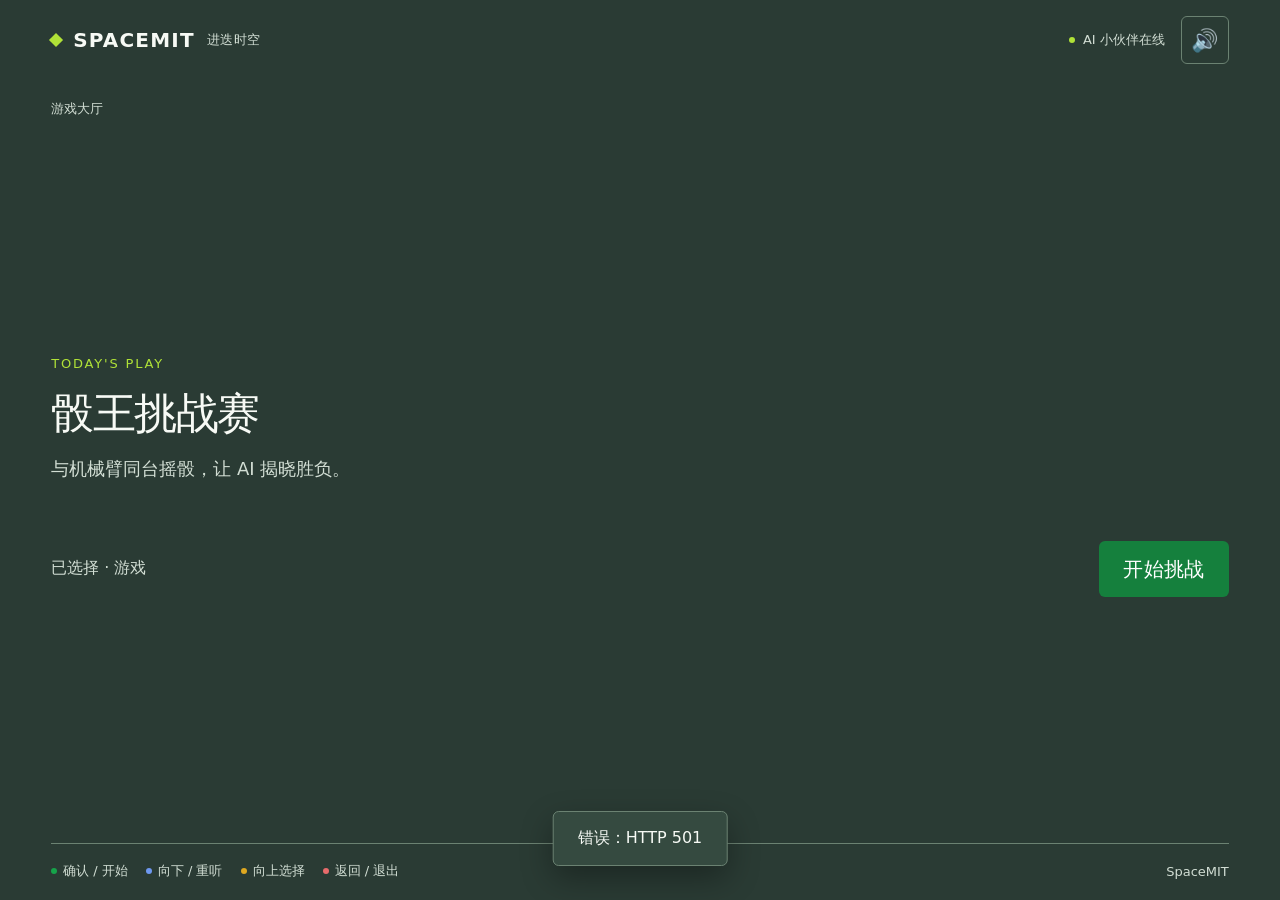
==== commit be1562d2: "fix: finish result gestures and homing in the game A player leaving the result page cancelled the re" ====
--- a/game/web/index.html
+++ b/game/web/index.html
@@ -191,7 +191,7 @@
         <!-- 机械臂未完成（重试 / 退出） -->
         <section class="view hidden" data-view="arm_failed">
           <h2 class="view-title">机械臂刚刚卡了一下</h2>
-          <p class="analysis-status" id="armFailedStatus">没关系！可以让它再试一次。</p>
+          <p class="analysis-status" id="armFailedStatus">可以重试；仍然失败时，请工作人员检查机械臂。</p>
           <div class="view-actions">
             <button class="btn-pill btn-red" id="armBack" type="button">退出本局</button>
             <button class="btn-circle btn-blue" id="armRetry" type="button" aria-keyshortcuts="ArrowDown">机械臂重试</button>
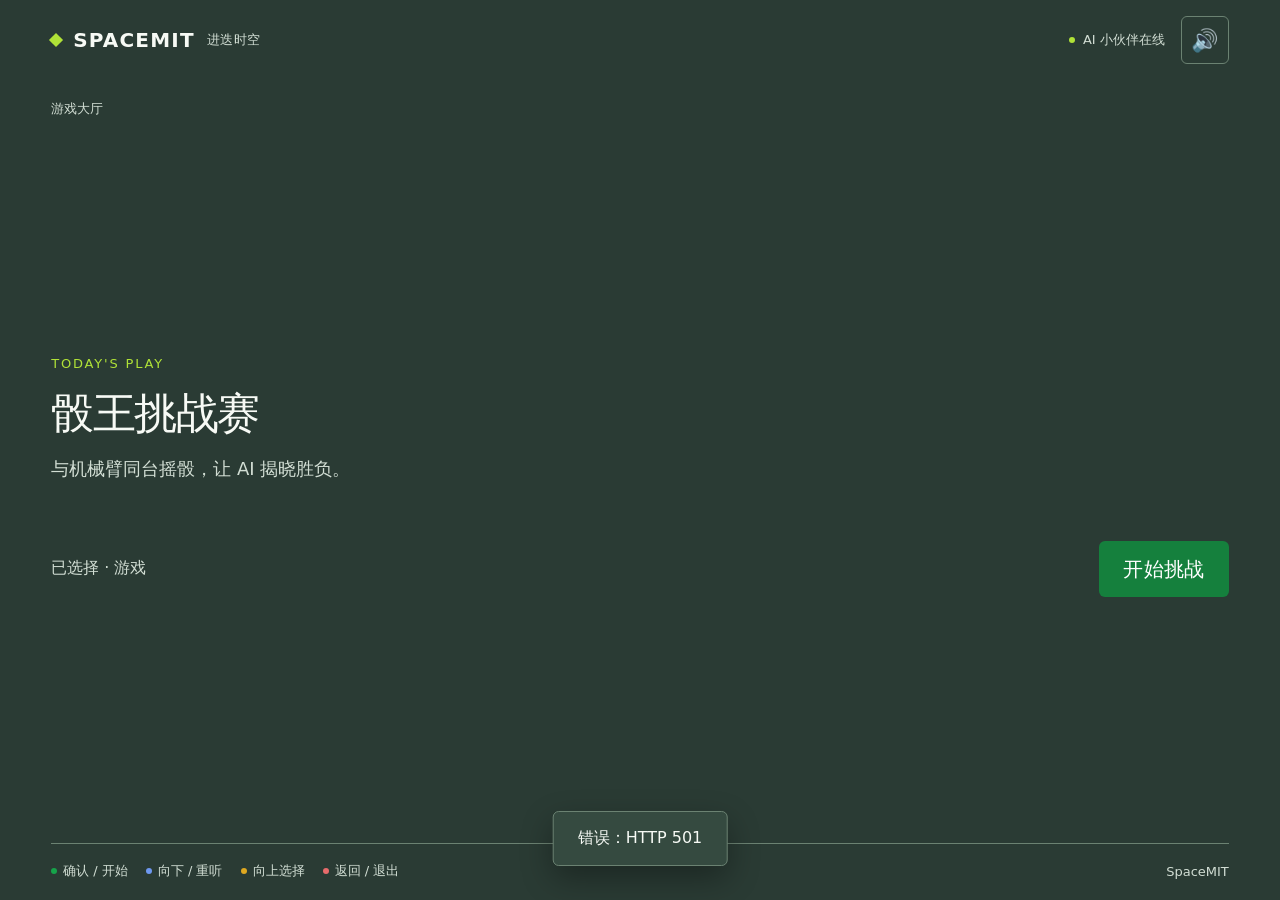
==== commit 1cd8c4e6: "refactor(game): remove rock-paper-scissors hooks The rock-paper-scissors game was removed, but its h" ====
--- a/game/web/index.html
+++ b/game/web/index.html
@@ -198,12 +198,6 @@
           </div>
         </section>
 
-        <!-- 猜拳出拳（rps）：听口令，念到「布」同时亮出手势 -->
-        <section class="view hidden" data-view="play">
-          <div class="rps-throw" aria-hidden="true">✊ ✌ 🖐</div>
-          <h2 class="view-title">石头 · 剪刀 · 布</h2>
-        </section>
-
         <!-- 分析 -->
         <section class="view hidden" data-view="analysis">
           <div class="analysis-spinner" aria-hidden="true"></div>
--- a/game/web/styles.css
+++ b/game/web/styles.css
@@ -69,7 +69,6 @@
 body[data-phase="countdown"] .experience-shell,
 body[data-phase="shaking"] .experience-shell,
 body[data-phase="arm_failed"] .experience-shell,
-body[data-phase="play"] .experience-shell,
 body[data-phase="analysis"] .experience-shell,
 body[data-phase="result"] .experience-shell { grid-template-columns: 1fr; }
 body[data-phase="game_start"] .buddy-panel,
@@ -77,7 +76,6 @@
 body[data-phase="countdown"] .buddy-panel,
 body[data-phase="shaking"] .buddy-panel,
 body[data-phase="arm_failed"] .buddy-panel,
-body[data-phase="play"] .buddy-panel,
 body[data-phase="analysis"] .buddy-panel,
 body[data-phase="result"] .buddy-panel { display: none; }
 
@@ -160,11 +158,6 @@
 .countdown-number { font-size: 240px; line-height: .9; font-weight: 900; letter-spacing: -.06em; }
 .countdown-number.pop { animation: countPop .45s ease both; }
 
-/* 猜拳出拳页的三个拳形（rps）。结果页记分牌里的单拳复用 .die 的底色与
-   尺寸变量， emoji 直接当内容，不进点阵网格。 */
-.rps-throw { font-size: 92px; line-height: 1; letter-spacing: .12em; margin-bottom: 18px; }
-.rps-gesture { --die-size: 56px; width: var(--die-size); height: var(--die-size); display: grid; place-items: center; font-size: 38px; line-height: 1; border-radius: calc(var(--die-size) * .2); background: #d9e2ec; }
-
 /* 摇骰：舞台（.shake-cup）承载落地阴影；.shake-bounce 负责上下颠并给立方体
    透视；换点数交给 .die-cube 的翻滚。两个动画周期不同（.62s / 1.8s），免得
    机械同步露出破绽。骰子腾空时地面阴影同时缩小变淡，看得出它在"篓里被摇"。 */
@@ -184,7 +177,6 @@
 body[data-phase="countdown"] .stage-head,
 body[data-phase="shaking"] .stage-head,
 body[data-phase="arm_failed"] .stage-head,
-body[data-phase="rps-play"] .stage-head,
 body[data-phase="result"] .stage-head { padding-top: 138px; }
 .vision-pip .analysis-stream-head { display: none; }
 body[data-phase="select"] .vision-pip,
@@ -870,7 +862,7 @@
   }
 }
 
-/* 结果揭晓动效（dice 骰子与 rps 拳形共用同一容器）：横幅弹出、逐颗骰子错峰
+/* 结果揭晓动效：横幅弹出、逐颗骰子错峰
    落位、大分数压秤落定。视图 display:none→显示会重播 CSS 动画，showResult
    每局重建 innerHTML，天然逐局重播；prefers-reduced-motion 由全局降级块接管。 */
 .result-banner { animation: revealPop .32s cubic-bezier(.2, 1.2, .4, 1) both; }
--- a/game/web/dark-arena.css
+++ b/game/web/dark-arena.css
@@ -76,7 +76,7 @@
 :root[data-theme="dark-arena"] .stage-body { max-width: 1100px; flex: 0 0 auto; padding: 0; margin: 0 auto auto; }
 :root[data-theme="dark-arena"] .view { max-width: none; }
 :root[data-theme="dark-arena"] .view-title { font-size: var(--arena-heading); font-weight: 500; line-height: 1.4; letter-spacing: -.025em; }
-:root[data-theme="dark-arena"] :is([data-view="game_start"], [data-view="rehome"], [data-view="shaking"], [data-view="arm_failed"], [data-view="play"]) > :is(.view-title, .game-start-text) { display: none; }
+:root[data-theme="dark-arena"] :is([data-view="game_start"], [data-view="rehome"], [data-view="shaking"], [data-view="arm_failed"]) > :is(.view-title, .game-start-text) { display: none; }
 
 /* Game choices are balanced, quiet cards, with line icons and a selection dot. */
 :root[data-theme="dark-arena"] [data-view="select"] { max-width: 1160px; margin: auto; }
@@ -87,7 +87,6 @@
 :root[data-theme="dark-arena"] .game-option::before { display: none; }
 :root[data-theme="dark-arena"] .game-icon { width: 48px; height: 48px; flex: 0 0 48px; border: 0; border-radius: 0; transform: none; box-shadow: none; background: transparent; font-size: 30px; }
 :root[data-theme="dark-arena"] [data-game="dice"] .game-icon { font-size: 0; background: url('./assets/dice-outline.svg') center / 44px no-repeat; }
-:root[data-theme="dark-arena"] [data-game="rps"] .game-icon { font-size: 0; background: url('./assets/rps-outline.svg') center / 44px no-repeat; }
 :root[data-theme="dark-arena"] .game-copy { gap: 10px; min-width: 0; }
 :root[data-theme="dark-arena"] .game-copy strong { font-size: clamp(28px, 1.67vw, 32px); font-weight: 500; }
 :root[data-theme="dark-arena"] .game-copy small { font-size: 16px; line-height: 1.6; color: var(--muted); font-weight: 400; }
@@ -120,7 +119,6 @@
 :root[data-theme="dark-arena"] .arm-progress { font-size: var(--arena-body); margin: 18px auto 0; padding: 12px 20px; border-radius: 6px; border-color: var(--line); background: var(--surface); box-shadow: none; max-width: 700px; flex-wrap: wrap; }
 :root[data-theme="dark-arena"] .arm-phase-step { color: var(--brand-green); font-weight: 400; }
 :root[data-theme="dark-arena"] .countdown-number { font-size: clamp(90px, 9vw, 152px); line-height: 1.1; font-weight: 400; color: var(--brand-green); text-shadow: none; font-variant-numeric: tabular-nums; }
-:root[data-theme="dark-arena"] .rps-throw { font-size: clamp(48px, 6vw, 80px); margin: 26px 0; }
 
 /* Keep one live iframe in normal flow; no reconnects on theme/phase changes. */
 :root[data-theme="dark-arena"] .vision-pip { position: static; width: min(100%, 720px); transform: none; padding: 0; margin: 0 auto 24px; border: 1px solid var(--line); border-radius: 6px; background: var(--surface); box-shadow: none; overflow: hidden; transition: none; }
@@ -168,8 +166,6 @@
 :root[data-theme="dark-arena"] .score-dice { gap: 8px; margin: 15px 0; }
 :root[data-theme="dark-arena"] .score-dice .die { --die-size: clamp(24px, 2.6vw, 42px); border: 0; border-radius: 5px; box-shadow: none; background: #dce6dc; }
 :root[data-theme="dark-arena"] .die span.on { background: #24382b; }
-:root[data-theme="dark-arena"] .rps-gesture { color: var(--text); background: var(--surface-muted); border: 1px solid var(--line); }
-:root[data-theme="dark-arena"] body:has(.rps-gesture) .score-side > strong { font-size: clamp(24px, 2.2vw, 36px); }
 
 /* On the board display, camera and game state share one readable row. */
 @media (min-width: 1000px) {
@@ -232,7 +228,6 @@
 :root[data-theme="dark-arena"] body:has(.dice-video) .stage { padding: 0 0 36px; }
 :root[data-theme="dark-arena"] body:has(.dice-video) .scoreboard { margin: 16px auto; padding: 20px 0; }
 :root[data-theme="dark-arena"] body:has(.dice-video) .score-side > strong { font-size: clamp(48px, 5vw, 80px); }
-:root[data-theme="dark-arena"] body:has(.rps-gesture) .score-side > strong { font-size: clamp(24px, 2.2vw, 36px); }
 
 /* Keep the same readable type in shorter desktop windows by tightening spacing. */
 @media (min-width: 1000px) and (max-height: 850px) {
@@ -307,17 +302,10 @@
 :root[data-theme="dark-arena"] body[data-phase="select"] .game-list:has(.game-option:only-child) { grid-template-columns: 1fr; }
 :root[data-theme="dark-arena"] body[data-phase="select"] .game-option { position: relative; min-height: 300px; padding: 32px; transition: none; }
 :root[data-theme="dark-arena"] body[data-phase="select"] .game-option:focus-visible { outline: 2px solid var(--brand-green); outline-offset: 5px; }
-:root[data-theme="dark-arena"] body[data-phase="select"] .game-category { display: block; color: var(--muted); font-size: var(--arena-meta); font-weight: 400; margin-bottom: 12px; }
-:root[data-theme="dark-arena"] body[data-phase="select"] [data-game="dice"] .game-category { color: var(--brand-green); }
 :root[data-theme="dark-arena"] body[data-phase="select"] [data-game="dice"] { padding-right: 46%; }
 :root[data-theme="dark-arena"] body[data-phase="select"] [data-game="dice"] .game-copy strong { font-size: clamp(32px, 2.3vw, 44px); line-height: 1.35; }
 :root[data-theme="dark-arena"] body[data-phase="select"] [data-game="dice"] .game-copy small { font-size: var(--arena-body); max-width: 360px; }
 :root[data-theme="dark-arena"] body[data-phase="select"] [data-game="dice"] .game-icon { position: absolute; right: 32px; top: 16px; bottom: 24px; width: 42%; height: auto; background: url('./assets/dice-challenge.svg') center / contain no-repeat; }
-:root[data-theme="dark-arena"] body[data-phase="select"] [data-game="rps"] { flex-direction: column; align-items: flex-start; justify-content: center; gap: 20px; }
-:root[data-theme="dark-arena"] body[data-phase="select"] [data-game="rps"] .game-icon { width: 48px; height: 48px; flex: 0 0 48px; background-size: 44px; }
-:root[data-theme="dark-arena"] body[data-phase="select"] [data-game="rps"] .game-copy { flex: 0 0 auto; }
-:root[data-theme="dark-arena"] body[data-phase="select"] [data-game="rps"] .game-copy strong { font-size: 28px; line-height: 1.4; }
-:root[data-theme="dark-arena"] body[data-phase="select"] [data-game="rps"] .game-copy small { font-size: 16px; }
 :root[data-theme="dark-arena"] body[data-phase="select"] .game-arrow { position: absolute; right: 24px; bottom: 24px; }
 :root[data-theme="dark-arena"] body[data-phase="select"] .hall-action { margin-top: 4px; }
 
@@ -343,9 +331,6 @@
   :root[data-theme="dark-arena"] body[data-phase="select"] [data-game="dice"] { padding-right: 46%; }
   :root[data-theme="dark-arena"] body[data-phase="select"] [data-game="dice"] .game-icon { right: 16px; }
   :root[data-theme="dark-arena"] body[data-phase="select"] [data-game="dice"] .game-copy small { font-size: 16px; }
-  :root[data-theme="dark-arena"] body[data-phase="select"] [data-game="rps"] { flex-direction: row; align-items: center; min-height: 130px; gap: 16px; padding-right: 48px; }
-  :root[data-theme="dark-arena"] body[data-phase="select"] [data-game="rps"] .game-copy { flex: 1; }
-  :root[data-theme="dark-arena"] body[data-phase="select"] [data-game="rps"] .game-category { margin-bottom: 0; }
   :root[data-theme="dark-arena"] body[data-phase="select"] .hall-intro { margin-bottom: 24px; }
   :root[data-theme="dark-arena"] body[data-phase="standby"] .challenge-standby { grid-template-columns: 1fr; column-gap: 0; text-align: center; }
   :root[data-theme="dark-arena"] body[data-phase="standby"] .challenge-standby img { grid-column: 1; grid-row: 4; max-height: 230px; margin-top: 20px; }
@@ -356,7 +341,6 @@
   :root[data-theme="dark-arena"] body[data-phase="select"] .hall-action { gap: 12px; }
   :root[data-theme="dark-arena"] body[data-phase="select"] .selected-caption { font-size: 14px; }
   :root[data-theme="dark-arena"] body[data-phase="select"] #startGame { padding-inline: 16px; font-size: 20px; }
-  :root[data-theme="dark-arena"] body[data-phase="select"] [data-game="rps"] .game-copy strong { font-size: 24px; }
 }
 @media (prefers-reduced-motion: reduce) {
   :root[data-theme="dark-arena"] *, :root[data-theme="dark-arena"] *::before, :root[data-theme="dark-arena"] *::after { animation-duration: .01ms !important; animation-iteration-count: 1 !important; transition-duration: .01ms !important; }
